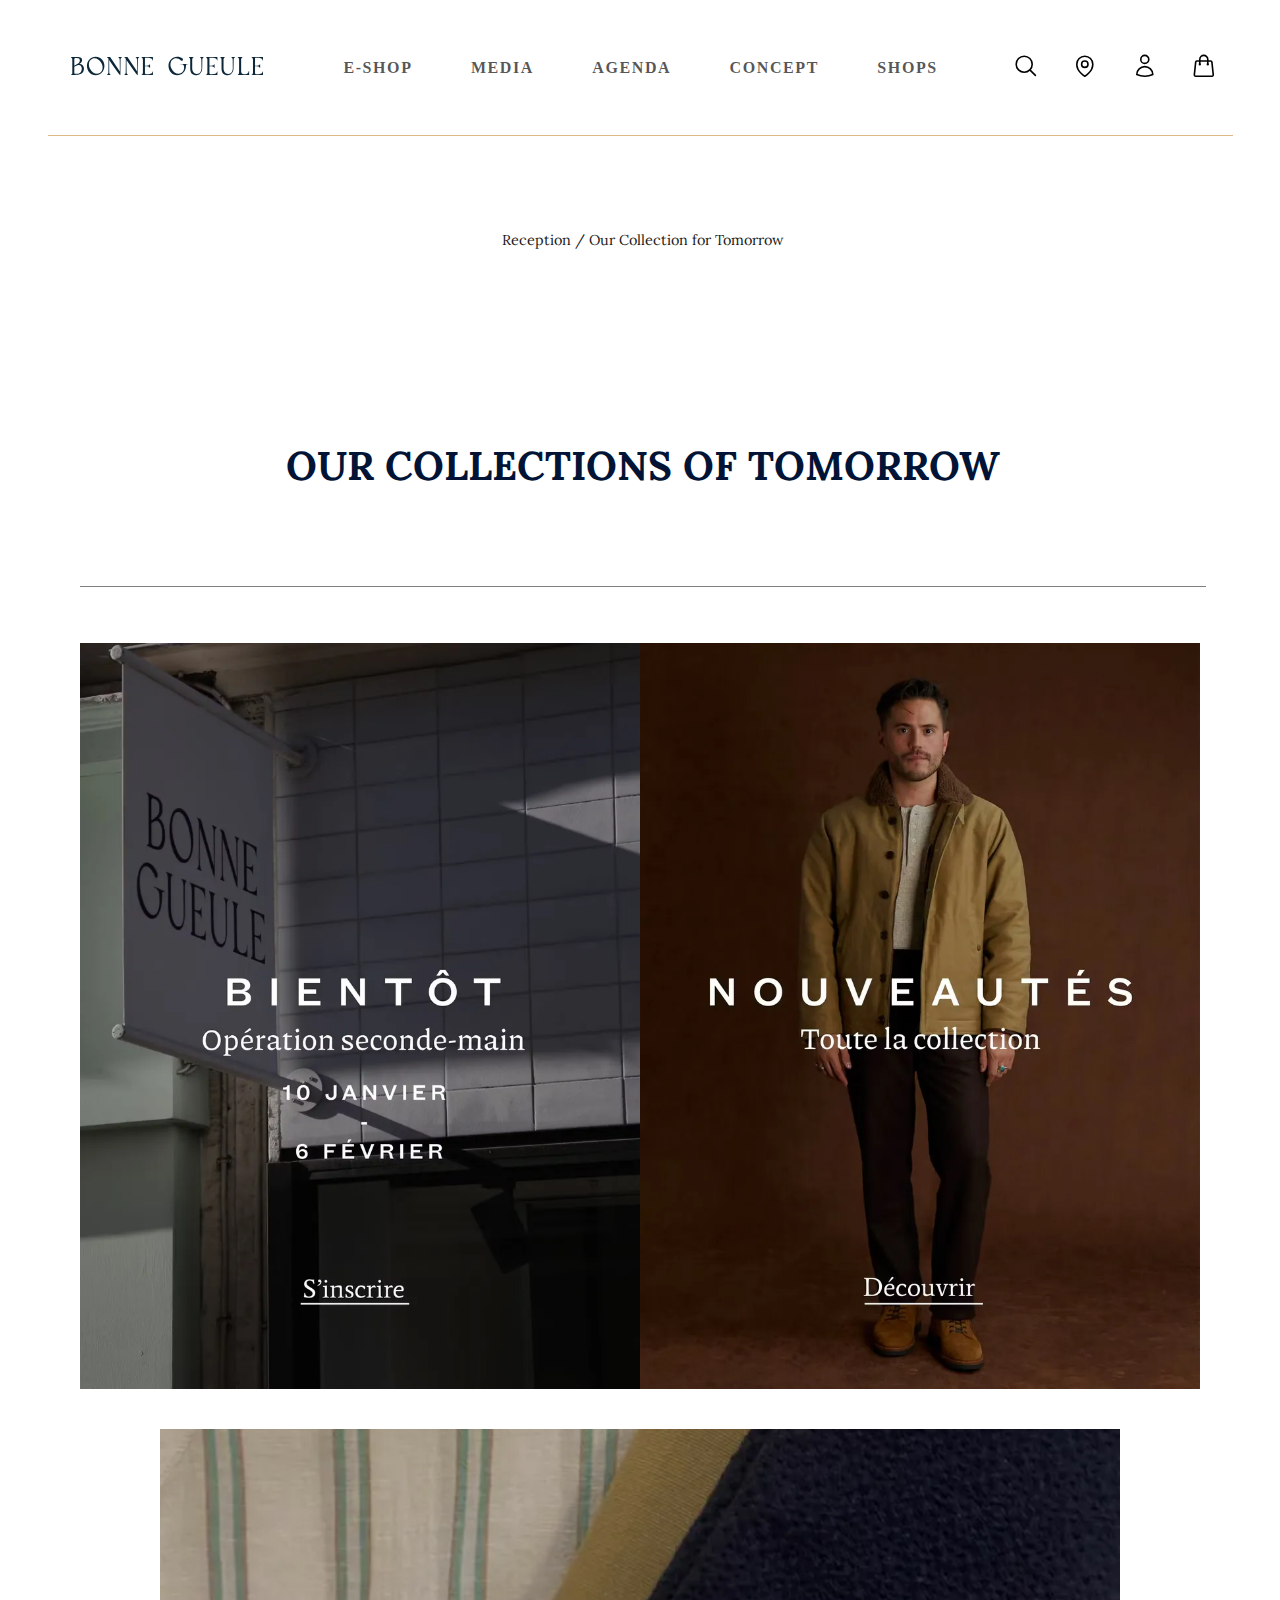
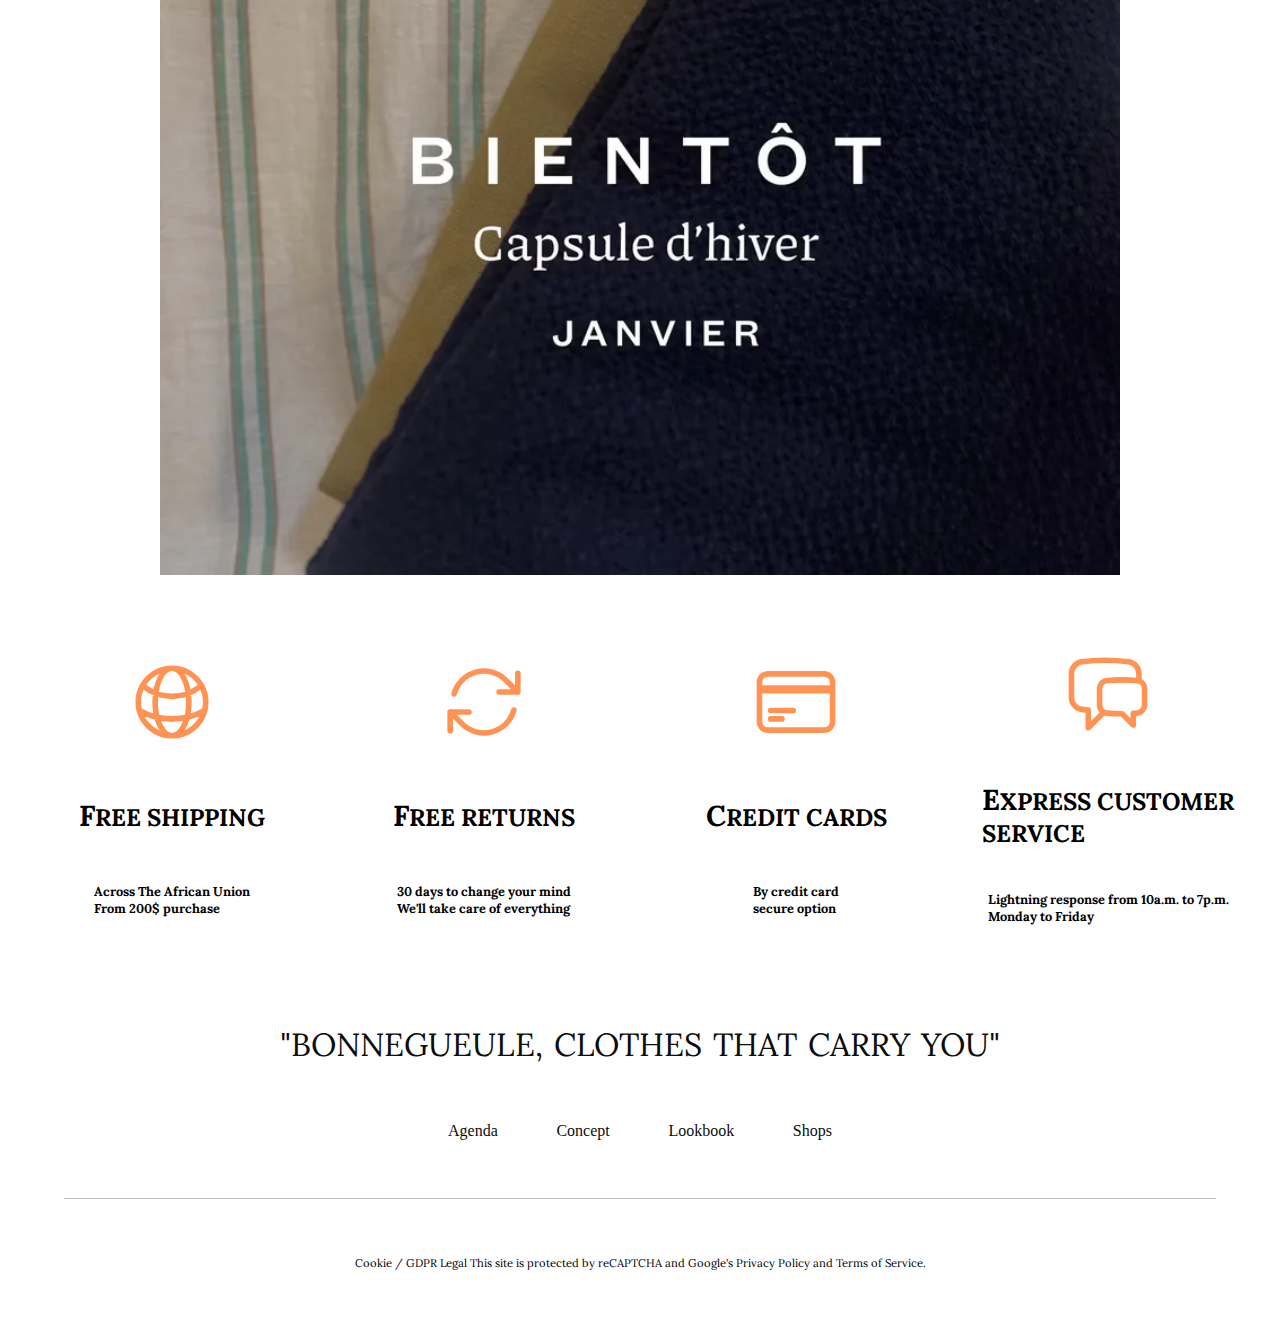
==== Agenda.html @ d8880b0d "this sis me testing" ====
<!DOCTYPE html>
<html lang="en">
<head>
    <meta charset="UTF-8">
    <meta name="viewport" content="width=device-width, initial-scale=1.0">
    <title>Bonne Gueule</title>
    <link rel="stylesheet" href="main.css" type="text/css" media="screen">
    <link rel="stylesheet" href="mobile.css" type="text/css" media="screen">
    <link rel="shortcut icon" href="secondary.svg" type="image/x-icon">
</head>
<body>
    <header>

        <button id="hamburger">
            <svg xmlns="http://www.w3.org/2000/svg" fill="none" viewBox="0 0 24 24" stroke-width="1.5" stroke="currentColor" class="w-6 h-6">
                <path stroke-linecap="round" stroke-linejoin="round" d="M3.75 6.75h16.5M3.75 12h16.5m-16.5 5.25h16.5" />
              </svg>
              
        </button>

        <div class="logo">
            <a href="./index.html">
                <img src="primary.svg" alt="" srcset="">
            </a>

        </div>
        <nav id='anchor'>
            <ul >
                <li id="linkEshop"> <a href="./Eshop.html"> E-SHOP </a></li>
                <li id="linkMedia"> <a href="./Media.html"> MEDIA </a></li>
                <li> <a href="./Agenda.html"> AGENDA </a></li>
                <li> <a href="./concept.html"> CONCEPT </a></li>
                <li> <a href="http://"> SHOPS </a></li>
            </ul>
        </nav>

        <ul class="svg">

            <li id="search">
                
                    <svg  xmlns="http://www.w3.org/2000/svg" fill="none" viewBox="0 0 24 24" stroke-width="1.5"      stroke="currentColor" class="w-6 h-6">
                         <path stroke-linecap="round" stroke-linejoin="round" d="M21 21l-5.197-5.197m0 0A7.5 7.5 0 105.196 5.196a7.5 7.5 0 0010.607 10.607z" />
                    </svg>
    
            </li>

            <li id="location">
                    <svg xmlns="http://www.w3.org/2000/svg" fill="none" viewBox="0 0 24 24" stroke-width="1.5" stroke="currentColor" class="w-6 h-6">
                        <path stroke-linecap="round" stroke-linejoin="round" d="M15 10.5a3 3 0 11-6 0 3 3 0 016 0z" />
                        <path stroke-linecap="round" stroke-linejoin="round" d="M19.5 10.5c0 7.142-7.5 11.25-7.5 11.25S4.5 17.642 4.5 10.5a7.5 7.5 0 1115 0z" />
                      </svg>

            </li>

            <li id="login">
               
                    <svg xmlns="http://www.w3.org/2000/svg" fill="none" viewBox="0 0 24 24" stroke-width="1.5" stroke="currentColor" class="w-6 h-6">
                        <path stroke-linecap="round" stroke-linejoin="round" d="M15.75 6a3.75 3.75 0 11-7.5 0 3.75 3.75 0 017.5 0zM4.501 20.118a7.5 7.5 0 0114.998 0A17.933 17.933 0 0112 21.75c-2.676 0-5.216-.584-7.499-1.632z" />
                      </svg>
                                    
               
            </li>

            <li id="cart">

                    <svg xmlns="http://www.w3.org/2000/svg" fill="none" viewBox="0 0 24 24" stroke-width="1.5" stroke="currentColor" class="w-6 h-6">
                        <path stroke-linecap="round" stroke-linejoin="round" d="M15.75 10.5V6a3.75 3.75 0 10-7.5 0v4.5m11.356-1.993l1.263 12c.07.665-.45 1.243-1.119 1.243H4.25a1.125 1.125 0 01-1.12-1.243l1.264-12A1.125 1.125 0 015.513 7.5h12.974c.576 0 1.059.435 1.119 1.007zM8.625 10.5a.375.375 0 11-.75 0 .375.375 0 01.75 0zm7.5 0a.375.375 0 11-.75 0 .375.375 0 01.75 0z" />
                      </svg>
                      
                    
            </li>


        </ul>

    </header>

    <main>

                                <!--This is the mobile view search bar-->

        <div id="mobile-search">
            <input type="search" placeholder="Search">

            <button>

                <svg  xmlns="http://www.w3.org/2000/svg" fill="none" viewBox="0 0 24 24" stroke-width="1.5"      stroke="currentColor" class="w-6 h-6">
                            <path stroke-linecap="round" stroke-linejoin="round" d="M21 21l-5.197-5.197m0 0A7.5 7.5 0 105.196 5.196a7.5 7.5 0 0010.607 10.607z" />
                </svg>
            </button>

        </div>

        <!--This is the sections for the hover pages for links-->

        <!-- this the first hover link and it's sub sections-->
        <section id="media">

        <ul>
        <li id="LinkNews">  <a href="http://" target="_blank" rel="noopener noreferrer"> NEWS </a></li>
        <li id="StyleTips"> <a href="http://" target="_blank" rel="noopener noreferrer"> Style Tips </a></li>
        <li id="allGuides">  <a href="http://" target="_blank" rel="noopener noreferrer">All our guides</a></li>
        <li id="trends">  <a href="http://" target="_blank" rel="noopener noreferrer">Inspiration & Trends</a></li>
        <li id="fashions">  <a href="http://" target="_blank" rel="noopener noreferrer">The world of fashion</a></li>
        <li id="videos">  <a href="http://" target="_blank" rel="noopener noreferrer">Videos (and more)</a></li>
        </ul>

        </section>

        <section id="LinkNewsSection">
        <div class="newsLayout">
        <div class="FirstLink">
        <a href="http://" target="_blank" rel="noopener noreferrer"> Our latest article</a>
        <a href="http://" target="_blank" rel="noopener noreferrer"> Our Newsletter</a>
        <a href="http://" target="_blank" rel="noopener noreferrer"> Our calender of outings</a>

        </div>

        <div class="space">

        </div>
        <div class="SecondLink">
        <a href="http://" target="_blank" rel="noopener noreferrer"> Our Instagram</a>
        <a href="http://" target="_blank" rel="noopener noreferrer"> Our Youtube channel </a>
        <a href="http://" target="_blank" rel="noopener noreferrer"> Our TikTok channel</a>

        </div>

        <div class="space">

        </div>

        <div class="NewsImage">

        </div>

        <div class="spaceEnd">


        </div>
        <div class="empty">

        </div>
        <div class="empty">

        </div>

        <div class="NewsImageTwo">

        </div>

        </div>

        </section>

        <section id="StyleTipsSection"> 
        <div class="StyleLayout">

        <div class="linkOne">
        <a href="http://" target="_blank" rel="noopener noreferrer"> High </a>
        <a href="http://" target="_blank" rel="noopener noreferrer"> Jackets and Coats </a>
        <a href="http://" target="_blank" rel="noopener noreferrer"> Jeans, Trousers and Shorts </a>

        </div>

        <div class="space"> </div>


        <div class="linkTwo">
        <a href="http://" target="_blank" rel="noopener noreferrer"> Accessories </a>
        <a href="http://" target="_blank" rel="noopener noreferrer"> Fits and morphology </a>
        <a href="http://" target="_blank" rel="noopener noreferrer"> Colour Matching </a>

        </div>

        <div class="space"> </div>



        <div class="styleImage">

        </div>

        <div class="spaceEndStyle">  
        <a href="http://" target="_blank" rel="noopener noreferrer"> LEXICON </a>
        <a href="http://" target="_blank" rel="noopener noreferrer"> VIDEOS </a>
        <a href="http://" target="_blank" rel="noopener noreferrer"> PODCAST</a>
        <a href="http://" target="_blank" rel="noopener noreferrer"> LOOKS GALLARY</a>

        </div>


        <div class="linkThree">
        <a href="http://" target="_blank" rel="noopener noreferrer"> Homewears & Underwear</a>
        <a href="http://" target="_blank" rel="noopener noreferrer"> Shoes </a>

        </div>

        <div class="linkFour">
        <a href="http://" target="_blank" rel="noopener noreferrer"> Wear patterns</a>

        </div>

        <div class="styleImageTwo">

        </div>


        </div>


        </section>

        <section id="allGuidesSection">
        <div class="GuideLayout">

        </div>

        </section>

        <section id="trendsSection"> 
        <div class="TrendsLayout">

        </div>
        </section>

        <section id="fashionSection">
        <div class="FashionLayout">

        </div>

        </section>

        <!-- this the Second hover link and it's sub sections-->
        <section id="eShop">
        <div class="EshopLayout">

        <div class="linkOneEshop">
        <a href="http://" target="_blank" rel="noopener noreferrer"> High </a>
        <a href="http://" target="_blank" rel="noopener noreferrer"> Jackets and Coats </a>
        <a href="http://" target="_blank" rel="noopener noreferrer"> Jeans, Trousers and Shorts </a>

        </div>

        <div class="spaceEshop"> </div>


        <div class="linkTwoEshop">
        <a href="http://" target="_blank" rel="noopener noreferrer"> Accessories </a>
        <a href="http://" target="_blank" rel="noopener noreferrer"> Fits and morphology </a>
        <a href="http://" target="_blank" rel="noopener noreferrer"> Colour Matching </a>

        </div>

        <div class="spaceEshop"> </div>



        <div class="styleImageEshop">

        </div>

        <div class="spaceEndStyleEshop">  
        <a href="http://" target="_blank" rel="noopener noreferrer"> LEXICON </a>
        <a href="http://" target="_blank" rel="noopener noreferrer"> VIDEOS </a>
        <a href="http://" target="_blank" rel="noopener noreferrer"> PODCAST</a>
        <a href="http://" target="_blank" rel="noopener noreferrer"> LOOKS GALLARY</a>

        </div>


        <div class="linkThreeEshop">
        <a href="http://" target="_blank" rel="noopener noreferrer"> Homewears & Underwear</a>
        <a href="http://" target="_blank" rel="noopener noreferrer"> Shoes </a>

        </div>

        <div class="linkFourEshop">
        <a href="http://" target="_blank" rel="noopener noreferrer"> Wear patterns</a>

        </div>

        <div class="styleImageTwoEshop">

        </div>


        </div>

        </section>


        <!--This is the sections for the hover pages for links-->
        <div id="searchSection">
        <div class="searchContent">

        <button id="closeSearch">
        <svg xmlns="http://www.w3.org/2000/svg" fill="none" viewBox="0 0 24 24" stroke-width="1.5" stroke="currentColor" class="w-6 h-6">
        <path stroke-linecap="round" stroke-linejoin="round" d="M6 18L18 6M6 6l12 12" />
        </svg>

        </button>

        <input type="search" placeholder="Search">

        <button>

        <svg  xmlns="http://www.w3.org/2000/svg" fill="none" viewBox="0 0 24 24" stroke-width="1.5"      stroke="currentColor" class="w-6 h-6">
        <path stroke-linecap="round" stroke-linejoin="round" d="M21 21l-5.197-5.197m0 0A7.5 7.5 0 105.196 5.196a7.5 7.5 0 0010.607 10.607z" />
        </svg>
        </button>

        </div>

        </div>

        <div id="loginSection">

        <div class="form">
        <button id="closeLogin">
        <svg xmlns="http://www.w3.org/2000/svg" fill="none" viewBox="0 0 24 24" stroke-width="1.5" stroke="currentColor" class="w-6 h-6">
        <path stroke-linecap="round" stroke-linejoin="round" d="M6 18L18 6M6 6l12 12" />
        </svg>

        </button>

        <h2>Sign In</h2>

        <input type="email" placeholder="Email" required> <br>
        <input type="password" placeholder="Password*" required > <br>

        <button id="connect">
        CONNECTION
        </button> <br>

        <a href="#">Forgot Password?</a>
        <div id="option">
        <hr>
        <p>OR</p>
        <hr> 
        </div>

        <div class="socialLogin">
        <a href="">Facebook</a>
        <a href=""> Google </a>

        </div>

        <p id="checkIn">Don't have an account? 
        <a href="http://"> check in</a>
        </p>

        </div>
        </div>

        <div id="cartSection"> 
        <div class="cartHeader">
        <h2> My Cart </h2>
        <button id="closeCart">
        <svg xmlns="http://www.w3.org/2000/svg" fill="none" viewBox="0 0 24 24" stroke-width="1.5" stroke="currentColor" class="w-6 h-6">
        <path stroke-linecap="round" stroke-linejoin="round" d="M6 18L18 6M6 6l12 12" />
        </svg>

        </button>
        </div>

        </div>


        <!--This is the elemnt tags for the Agenda page-->

        <section class="Agenda-section-one">

            <div class="link-text">
                <a href="./index.html" target="_self" rel="noopener noreferrer"> Reception</a> 
                <span class="reset">/ Our Collection for Tomorrow</span>
            </div>

            <h1>OUR COLLECTIONS OF TOMORROW</h1>

        </section>

        <section class="Agenda-section-two">
            <div class="agenda-sub-section-one">

            </div>

            <div class="agenda-sub-section-two">

            </div>

            <div class="agenda-sub-section-three">


            </div>

        </section>              
            
        <!-- This section was inherited from the index main page-->

        <section class="sectionThree">

            <a href="http://" target="_blank" rel="noopener noreferrer">
            <svg xmlns="http://www.w3.org/2000/svg" fill="none" viewBox="0 0 24 24" stroke-width="1.5"      stroke="currentColor" class="w-6 h-6">
            <path stroke-linecap="round" stroke-linejoin="round" d="M12 21a9.004 9.004 0 008.716-6.747M12 21a9.004 9.004 0 01-8.716-6.747M12 21c2.485 0 4.5-4.03 4.5-9S14.485 3 12 3m0 18c-2.485 0-4.5-4.03-4.5-9S9.515 3 12 3m0 0a8.997 8.997 0 017.843 4.582M12 3a8.997 8.997 0 00-7.843 4.582m15.686 0A11.953 11.953 0 0112 10.5c-2.998 0-5.74-1.1-7.843-2.918m15.686 0A8.959 8.959 0 0121 12c0 .778-.099 1.533-.284 2.253m0 0A17.919 17.919 0 0112 16.5c-3.162 0-6.133-.815-8.716-2.247m0 0A9.015 9.015 0 013 12c0-1.605.42-3.113 1.157-4.418" />
            </svg>

            <h2>
            FREE SHIPPING
            </h2>

            <p>
            Across The African Union <br>
            From 200$  purchase
            </p>


            </a>

            <a href="http://" target="_blank" rel="noopener noreferrer">
            <svg xmlns="http://www.w3.org/2000/svg" fill="none" viewBox="0 0 24 24" stroke-width="1.5" stroke="currentColor" class="w-6 h-6">
            <path stroke-linecap="round" stroke-linejoin="round" d="M16.023 9.348h4.992v-.001M2.985 19.644v-4.992m0 0h4.992m-4.993 0l3.181 3.183a8.25 8.25 0 0013.803-3.7M4.031 9.865a8.25 8.25 0 0113.803-3.7l3.181 3.182m0-4.991v4.99" />
            </svg>

            <h2>
            FREE RETURNS
            </h2>

            <p>
            30 days to change your mind <br>
            We'll take care of everything
            </p>


            </a>

            <a href="http://" target="_blank" rel="noopener noreferrer">
            <svg xmlns="http://www.w3.org/2000/svg" fill="none" viewBox="0 0 24 24" stroke-width="1.5" stroke="currentColor" class="w-6 h-6">
            <path stroke-linecap="round" stroke-linejoin="round" d="M2.25 8.25h19.5M2.25 9h19.5m-16.5 5.25h6m-6 2.25h3m-3.75 3h15a2.25 2.25 0 002.25-2.25V6.75A2.25 2.25 0 0019.5 4.5h-15a2.25 2.25 0 00-2.25 2.25v10.5A2.25 2.25 0 004.5 19.5z" />
            </svg>

            <h2>
            CREDIT CARDS
            </h2>

            <p>
            By credit card <br>
            secure option
            </p>


            </a>

            <a href="http://" target="_blank" rel="noopener noreferrer">

            <svg xmlns="http://www.w3.org/2000/svg" fill="none" viewBox="0 0 24 24" stroke-width="1.5" stroke="currentColor" class="w-6 h-6">
            <path stroke-linecap="round" stroke-linejoin="round" d="M20.25 8.511c.884.284 1.5 1.128 1.5 2.097v4.286c0 1.136-.847 2.1-1.98 2.193-.34.027-.68.052-1.02.072v3.091l-3-3c-1.354 0-2.694-.055-4.02-.163a2.115 2.115 0 01-.825-.242m9.345-8.334a2.126 2.126 0 00-.476-.095 48.64 48.64 0 00-8.048 0c-1.131.094-1.976 1.057-1.976 2.192v4.286c0 .837.46 1.58 1.155 1.951m9.345-8.334V6.637c0-1.621-1.152-3.026-2.76-3.235A48.455 48.455 0 0011.25 3c-2.115 0-4.198.137-6.24.402-1.608.209-2.76 1.614-2.76 3.235v6.226c0 1.621 1.152 3.026 2.76 3.235.577.075 1.157.14 1.74.194V21l4.155-4.155" />
            </svg>

            <h2>
            EXPRESS CUSTOMER <br> <span> SERVICE </span> 
            </h2>

            <p>
            Lightning response from 10a.m. to 7p.m.  <br>
            <span >Monday to Friday </span> 
            </p>


            </a>

        </section>

        <section class="sectionFive">

            <h1>
            "BonneGueule, clothes that carry you"
            </h1>

            <div class="footerLinks">
                <a href="./Agenda.html" target="_self" rel="noopener noreferrer"> Agenda</a>
                <a href="./concept.html" target="_self" rel="noopener noreferrer">Concept </a>
            <a href="#" target="_blank" rel="noopener noreferrer">Lookbook</a>
            <a href="#" target="_blank" rel="noopener noreferrer">Shops</a>
            </div>
            <div class="line"></div>

            <p>Cookie / GDPR
            Legal
            This site is protected by reCAPTCHA and Google's Privacy Policy and Terms of Service.</p>
        </section>

    </main>

    <script src="agenda.js">
        
    </script>
    
</body>
</html>
---- main.css ----
@import url('https://fonts.googleapis.com/css2?family=Bodoni+Moda:ital,opsz,wght@0,6..96,400;0,6..96,500;0,6..96,600;0,6..96,700;1,6..96,400;1,6..96,500;1,6..96,600&family=Nanum+Myeongjo:wght@400;800&display=swap');
 @import url('https://fonts.googleapis.com/css2?family=Lora:ital,wght@0,400;0,500;1,500&display=swap');
 @import url('https://fonts.googleapis.com/css2?family=Roboto:wght@100;300;400&display=swap');
 @import url('https://fonts.googleapis.com/css2?family=Salsa&display=swap');




*{
    padding: 0px;
    margin: 0px;

}

header{
    position: sticky;
    top: 0px;
    display: flex;
    justify-content: space-around;
    align-items: center;
    width: 92.6%;
    height: 15vh;
    background-color:#fff;
    margin-left: 3rem;
    border-bottom: 1px solid burlywood;
}

body{
    width: 100%;
    height:99.9vh;
}

#hamburger{
    display:none;
}

#mobile-search{
    display: none;
}


.logo{
    width: 20%;
    display: flex;
    justify-content: center;
}

.logo img{
    width: 15vw;
    height: 10vh;

}


nav{
    width: 60%;

}

ul{
    display: flex;
    justify-content: space-evenly;
    align-items: center;
}
li{
    list-style-type: none;
}

li a{
    text-decoration: none;
    color: rgba(0, 0, 0, 0.678);
    font-family: Agency FB;
    font-weight: bolder;
    letter-spacing: 0.1rem;
}

li a:hover{
     color:  rgb(247, 185, 105);
    transition:all 0.5s ease 0s;
}

svg { 
    width: 2vw; 

}

.svg{
    width: 20%;
    display: flex;
    justify-content: space-around;
    align-items: center;
}

.svg li:hover{
    cursor:pointer ;
    color:rgb(247, 185, 105);
    transition:all 0.5s ease 0s;
}



/*This is the styling of first section */

.sectionOne{
    width: 100%;
    height: 100vh;
    background-color: #fff;
    display: grid;
    grid-template-columns: 1fr 1fr;
    grid-template-rows: 1fr;
    gap: 3rem;
}

.sectionOne a{
    grid-column: span 1;
    grid-row: span 1;
    margin-top: 1rem;
    
      
}

.sectionOne a:hover{
    box-shadow: 0px 0px 3px 3px rgba(0, 0, 0, 0.685);
    transition: all 0.5s ease-in-out 0s;
}

.spaceOne{
    margin-left: 4rem;
    margin-bottom: 1rem;
}

.spaceTwo{
    margin-right: 4rem;
    margin-bottom: 1rem;
}

.contentOne{
    background-image: url("E-SHOP.jpg");
    background-repeat: no-repeat;
    background-size: cover;
    background-position: center;
}

.contentTwo{
    background-image: url("MEDIA.jpg");
    background-repeat: no-repeat;
    background-size: cover;
    background-position: center;
}

/*This is the styling of Second section */

.sectionTwo{
    width: 100%;
    margin-top: 3rem;
    height: 100vh;
    display: flex;
    justify-content: center;
    align-items: center;

}

.container{
    width: 92%;
    height: 90vh;
    display: flex;
    justify-content: center;
    align-items: center;
}

.sectionOneContent{
    height: 90vh;
    width: 55vw;
    background-image: url("boutiques.jpg");
    background-repeat: no-repeat;
    background-position: center;
    background-size:cover ;

}

.sectionTwoContent{
    height: 89.9vh;
    width: 35vw;
    background-color: rgba(128, 128, 128, 0.267);
    border-left: 1px solid white;
}

.sectionTwoContent h1{
    color: rgb(12, 12, 66);
    font-family: Bodoni Moda;
    font-size: 2.5rem;
    padding-top: 8rem;
    padding-left: 4rem;
    letter-spacing: 2px;
}

.sectionTwoContent p{
    padding-top: 2rem;
    padding-left: 4rem;
    font-size: 1.1rem;
    color: rgb(3, 3, 27);
    font-family: calibri;
    line-height: 1.8rem;

}

button{
    height: 8vh;
    width: 15vw;
    background-color: rgb(0, 77, 128);
    border-radius: 50px;
    color: white;
    font-family: Bodoni Moda;
    letter-spacing: 2px;
    padding: 0.2rem;
    border: 0px;
    margin-top: 1rem;
    margin-left: 4rem;
    font-weight: 900;
}

.appointmentButton{
    margin-top: 1rem;
    width: 20vw;
    font-weight: 900;
}

button:hover{
    background-color: rgb(1, 21, 34);
    transition: all 0.5s ease 0s;
    cursor: pointer;
}



/*This is the styling of Third section */
.sectionThree{
    height: 40vh;
    width:100%;
    display: flex;
    justify-content: space-evenly;
    align-items: center;

}


.sectionThree a{
    height: 40vh;
    width: 22vw;
    display: flex;
    flex-direction: column;
    justify-content: space-evenly;
    align-items: center;
    text-decoration: none;
    color: black;

}


.sectionThree a svg{
    color: rgba(255, 94, 0, 0.671) ;
    height: 10vh;
    width:10vw ;

}

.sectionThree a h2{
    font-family:Lora;
    font-size: 1.5rem;
}

.sectionThree a h2::first-letter{
    font-size: 1.8rem

}

.sectionThree a p{
    font-family:Lora;
    font-size: 0.8rem;
    font-weight: 900;
}

/*This is the styling of Fourth section */

.sectionFour{
    width: 100%;
    margin-top: 3rem;
    height: 100vh;
    display: flex;
    justify-content: center;
    align-items: center;
}

.sectionFour .container{
    width: 92%;
    height: 90vh;
    display: flex;
    justify-content: center;
    align-items: center;



}
.sectionFourLeft{
    width: 50%;
    height: 90vh;
    background-image: url("newsletter.jpg");
    background-position: center;
    background-repeat: no-repeat;
    background-size: cover;
}

.sectionFourRight{
    width: 50%;
    height: 90vh;
    background-color: rgb(0, 77, 128);
    display: flex;
    flex-direction: column;
    justify-content: center;
    align-items: center;
}

.writeUp, .emailSubmit{
    display: flex;
    flex-direction: column;
    justify-content: center;
    align-items: center;
    margin: 1rem;
    
}

.writeUp svg{
    height: 15vh;
    width: 8vw;

}

:where(.writeUp) :is(h2, h4){
    color: whitesmoke;
    font-family: Arial;
    font-weight: lighter;
    margin: 1rem;
}

.radio{
    color: whitesmoke;
    font-family: Arial;
    font-weight: lighter;

}

input[type="email"]{
    width: 35vw;
    height: 5vh;
    border: 1px solid rgb(243, 242, 242);
    background-color: transparent;
    padding: 0.5rem;
    border-radius: 8px;
    color: whitesmoke;
    font-family: Lora;
    letter-spacing: 1px;
    font-weight: light;
   
}

input[type="email"]:focus{
    background-color: whitesmoke;
    border: 1px solid black;
    color: black;
    outline:0px;
   
}

input[type="email"]::placeholder{
    color: whitesmoke;
    font-family: Lora;   
}

input[type="email"]:focus::placeholder{
    color: black;
    font-family: Lora;   
}

.emailSubmit button{
    width: 25vw;
    background-color: white;
    color: rgb(0, 77, 128);
    font-family: Lora;
    font-size: 1rem;
    margin-left: 0px;
    margin-top: 4rem;


}

.emailSubmit button:hover{
    border: 1px solid white;
    background-color: transparent;
    color: white;
    font-weight: lighter;
    transition: all 0.4 ease-in-out 0s ;

}


/*This is the styling of Fifth section */

.sectionFive{
    height: 40vh;
    width:100%;
    display: flex;
    justify-content: space-evenly;
    align-items: center;
    flex-direction: column;
}

.sectionFive h1{
    color: rgb(12, 12, 12);
    font-family: Lora;
    text-transform: uppercase;
    word-spacing: 0.2rem;
    font-weight: lighter;
}

.footerLinks{
    width: 30%;
    display: flex;
    justify-content: space-between;
    align-items: center;
}

.footerLinks a{
    text-decoration: none;
    color: rgb(12, 12, 12);
    font-family:Calibri;
}

.footerLinks a:hover{
    color:  rgb(247, 185, 105);
    transition: all 0.2s ease 0s;
}

.line{
    width: 90%;
    border: 0px;
    border-bottom: 1px solid rgba(128, 128, 128, 0.507);
}

.sectionFive p{
    font-size: 0.7rem;
    font-family:Lora;
}


/* This is the css styling for the various section of the Media main page */

.Media-section-one{
    display: grid;
    grid-template-columns: 1fr 1fr;
    grid-template-rows:1fr;
    width: 100%;
    height: 80vh;
    margin-bottom: 2rem;
}


.media-section-one-left, 
.media-section-one-right{
    grid-column: span 1;
    grid-row: span 1;
    background-color: #fff;
    margin: 2.5rem;
    display: grid;
    grid-template-columns: 1fr;
    grid-template-rows: 54vh 8vh 8vh 5vh ;
}

.media-section-one-left-image{
    grid-column: span 1;
    grid-row: span 1;
    background-image: url('media-section-one-left.webp');
    background-size: cover;
    background-position:top ;
    background-repeat: no-repeat;
    cursor: pointer;

}


.media-section-one-button, 
.media-section-two-button,
.media-section-three-button,
.media-section-four-button,
.media-section-five-button,
.media-section-six-button,
.media-section-seven-button,
.media-section-eight-button,
.media-section-nine-button{
    grid-column: span 1;
    grid-row: span 1;
}

.media-section-one-button button, 
.media-section-two-button button,
.media-section-three-button button,
.media-section-four-button button,
.media-section-five-button button,
.media-section-six-button button,
.media-section-seven-button button,
.media-section-eight-button button,
.media-section-nine-button button{
    width: 9vw;
    height: 5vh;
    margin: 0.8rem 0.2rem;
    background-color: transparent;
    border: 1px solid burlywood;
    color: rgb(92, 34, 7);
    font-family: calibri;
    text-align: center;
}

.media-section-one-button button:hover{ 
    background-color:rgb(184, 74, 11);
    border: 0px;
    color: whitesmoke;
}

.media-section-one-text, 
.media-section-two-text,
.media-section-three-text,
.media-section-four-text,
.media-section-five-text,
.media-section-six-text,
.media-section-seven-text,
.media-section-eight-text,
.media-section-nine-text{
    grid-column: span 1;
    grid-row: span 1;
    display: flex;
    justify-content: flex-start;
    align-items: center;

}

.media-section-one-text a,
.media-section-two-text a,
.media-section-three-text a,
.media-section-four-text a,
.media-section-five-text a,
.media-section-six-text a,
.media-section-seven-text a,
.media-section-eight-text a,
.media-section-nine-text a{
    color: rgb(2, 2, 37);
    font-size: 1.5rem;
    text-decoration: none;
    font-family: Lora;
    padding-left: 0.5rem;
}


.scales{
    grid-column: span 1;
    grid-row: span 1;
    display: flex;
    justify-content: flex-start;
    align-items: center;
    color: grey;
}

.scales svg{
    padding-left: 0.4rem;
    width: 1.5vw;
}

.media-section-one-right-image{
    grid-column: span 1;
    grid-row: span 1;
    background-image: url('media-section-one-right.webp');
    background-size: cover;
    background-position:top ;
    background-repeat: no-repeat;
    cursor: pointer;

}
                          /* This is the styling for the media section two*/

.Media-section-two{
    display: grid;
    grid-template-columns: 1fr 1fr 1fr;
    grid-template-rows:1fr;
    width: 100%;
    height: 60vh;
    margin-bottom: 2rem;

}

.media-section-two-left,
.media-section-two-middle, 
.media-section-two-right{
    grid-column: span 1;
    grid-row: span 1;
    background-color: #fff;
    margin: 1.5rem;
    display: grid;
    grid-template-columns: 1fr;
    grid-template-rows: 34vh 8vh 8vh 5vh ;
}

.media-section-two-left-image{
    grid-column: span 1;
    grid-row: span 1;
    background-image: url('media-section-two-left.webp');
    background-size: cover;
    background-position:top ;
    background-repeat: no-repeat;
    cursor: pointer;

}

.media-section-two-middle-image{
    grid-column: span 1;
    grid-row: span 1;
    background-image: url('media-section-two-middle.webp');
    background-size: cover;
    background-position:top ;
    background-repeat: no-repeat;
    cursor: pointer;

}

.media-section-two-right-image{
    grid-column: span 1;
    grid-row: span 1;
    background-image: url('media-section-two-right.webp');
    background-size: cover;
    background-position:top ;
    background-repeat: no-repeat;
    cursor: pointer;

}

.media-section-two-button button:hover{ 
    background-color:rgb(184, 74, 11);
    border: 0px;
    color: whitesmoke;
}




                    /* This is the styling for the media section Three*/

.Media-section-three{
    display: grid;
    grid-template-columns: 1fr 1fr 1fr;
    grid-template-rows:1fr;
    width: 100%;
    height: 60vh;
    margin-bottom: 2rem;

}

.media-section-three-left,
.media-section-three-middle, 
.media-section-three-right{
    grid-column: span 1;
    grid-row: span 1;
    background-color: #fff;
    margin: 1.5rem;
    display: grid;
    grid-template-columns: 1fr;
    grid-template-rows: 34vh 8vh 8vh 5vh ;
}

.media-section-three-left-image{
    grid-column: span 1;
    grid-row: span 1;
    background-image: url('media-section-three-left.webp');
    background-size: cover;
    background-position:top ;
    background-repeat: no-repeat;
    cursor: pointer;

}

.media-section-three-middle-image{
    grid-column: span 1;
    grid-row: span 1;
    background-image: url('media-section-three-middle.webp');
    background-size: cover;
    background-position:top ;
    background-repeat: no-repeat;
    cursor: pointer;

}

.media-section-three-right-image{
    grid-column: span 1;
    grid-row: span 1;
    background-image: url('media-section-three-right.webp');
    background-size: cover;
    background-position:top ;
    background-repeat: no-repeat;
    cursor: pointer;

}

.media-section-three-button button:hover{ 
    background-color:rgb(184, 74, 11);
    border: 0px;
    color: whitesmoke;
}


    /* This is the styling for the media section Four*/

.Media-section-four{
    display: grid;
    grid-template-columns: 1fr 1fr 1fr;
    grid-template-rows:1fr;
    width: 100%;
    height: 60vh;
    margin-bottom: 2rem;

}
    
.media-section-four-left,
.media-section-four-middle, 
.media-section-four-right{
    grid-column: span 1;
    grid-row: span 1;
    background-color: #fff;
    margin: 1.5rem;
    display: grid;
    grid-template-columns: 1fr;
    grid-template-rows: 34vh 8vh 8vh 5vh ;
}

.media-section-four-left-image{
    grid-column: span 1;
    grid-row: span 1;
    background-image: url('media-section-four-left.webp');
    background-size: cover;
    background-position:top ;
    background-repeat: no-repeat;
    cursor: pointer;

}

.media-section-four-middle-image{
    grid-column: span 1;
    grid-row: span 1;
    background-image: url('media-section-four-middle.webp');
    background-size: cover;
    background-position:top ;
    background-repeat: no-repeat;
    cursor: pointer;

}

.media-section-four-right-image{
    grid-column: span 1;
    grid-row: span 1;
    background-image: url('media-section-four-right.webp');
    background-size: cover;
    background-position:top ;
    background-repeat: no-repeat;
    cursor: pointer;

}

.media-section-four-button button:hover{ 
    background-color:rgb(184, 74, 11);
    border: 0px;
    color: whitesmoke;
}         


        /* This is the styling for the section five media */

.Media-section-five{
    display: grid;
    grid-template-columns: 1fr 1fr 1fr;
    grid-template-rows:1fr;
    width: 100%;
    height: 60vh;
    margin-bottom: 2rem;

}
    
.media-section-five-left,
.media-section-five-middle, 
.media-section-five-right{
    grid-column: span 1;
    grid-row: span 1;
    background-color: #fff;
    margin: 1.5rem;
    display: grid;
    grid-template-columns: 1fr;
    grid-template-rows: 34vh 8vh 8vh 5vh ;
}

.media-section-five-left-image{
    grid-column: span 1;
    grid-row: span 1;
    background-image: url('media-section-five-left.webp');
    background-size: cover;
    background-position:top ;
    background-repeat: no-repeat;
    cursor: pointer;

}

.media-section-five-middle-image{
    grid-column: span 1;
    grid-row: span 1;
    background-image: url('media-section-five-middle.webp');
    background-size: cover;
    background-position:top ;
    background-repeat: no-repeat;
    cursor: pointer;

}

.media-section-five-right-image{
    grid-column: span 1;
    grid-row: span 1;
    background-image: url('media-section-five-right.webp');
    background-size: cover;
    background-position:top ;
    background-repeat: no-repeat;
    cursor: pointer;

}

.media-section-five-button button:hover{ 
    background-color:rgb(184, 74, 11);
    border: 0px;
    color: whitesmoke;
}         



/* This is the styling for the section six media */

.Media-section-six{
    display: grid;
    grid-template-columns: 1fr 1fr 1fr;
    grid-template-rows:1fr;
    width: 100%;
    height: 60vh;
    margin-bottom: 2rem;

}
    
.media-section-six-left,
.media-section-six-middle, 
.media-section-six-right{
    grid-column: span 1;
    grid-row: span 1;
    background-color: #fff;
    margin: 1.5rem;
    display: grid;
    grid-template-columns: 1fr;
    grid-template-rows: 34vh 8vh 8vh 5vh ;
}

.media-section-six-left-image{
    grid-column: span 1;
    grid-row: span 1;
    background-image: url('media-section-six-left.webp');
    background-size: cover;
    background-position:top ;
    background-repeat: no-repeat;
    cursor: pointer;

}

.media-section-six-middle-image{
    grid-column: span 1;
    grid-row: span 1;
    background-image: url('media-section-six-middle.webp');
    background-size: cover;
    background-position:top ;
    background-repeat: no-repeat;
    cursor: pointer;

}

.media-section-six-right-image{
    grid-column: span 1;
    grid-row: span 1;
    background-image: url('media-section-six-right.webp');
    background-size: cover;
    background-position:top ;
    background-repeat: no-repeat;
    cursor: pointer;

}

.media-section-six-button button:hover{ 
    background-color:rgb(184, 74, 11);
    border: 0px;
    color: whitesmoke;
}

/* This is the styling for the section seven media */

.Media-section-seven{
    display: grid;
    grid-template-columns: 1fr 1fr 1fr;
    grid-template-rows:1fr;
    width: 100%;
    height: 60vh;
    margin-bottom: 2rem;

}
    
.media-section-seven-left,
.media-section-seven-middle, 
.media-section-seven-right{
    grid-column: span 1;
    grid-row: span 1;
    background-color: #fff;
    margin: 1.5rem;
    display: grid;
    grid-template-columns: 1fr;
    grid-template-rows: 34vh 8vh 8vh 5vh ;
}

.media-section-seven-left-image{
    grid-column: span 1;
    grid-row: span 1;
    background-image: url('media-section-seven-left.webp');
    background-size: cover;
    background-position:top ;
    background-repeat: no-repeat;
    cursor: pointer;

}

.media-section-seven-middle-image{
    grid-column: span 1;
    grid-row: span 1;
    background-image: url('media-section-seven-middle.webp');
    background-size: cover;
    background-position:top ;
    background-repeat: no-repeat;
    cursor: pointer;

}

.media-section-seven-right-image{
    grid-column: span 1;
    grid-row: span 1;
    background-image: url('media-section-seven-right.webp');
    background-size: cover;
    background-position:top ;
    background-repeat: no-repeat;
    cursor: pointer;

}

.media-section-seven-button button:hover{ 
    background-color:rgb(184, 74, 11);
    border: 0px;
    color: whitesmoke;
}       


/* This is the styling for the section eight media */

.Media-section-eight{
    display: grid;
    grid-template-columns: 1fr 1fr 1fr;
    grid-template-rows:1fr;
    width: 100%;
    height: 60vh;
    margin-bottom: 2rem;

}
    
.media-section-eight-left,
.media-section-eight-middle, 
.media-section-eight-right{
    grid-column: span 1;
    grid-row: span 1;
    background-color: #fff;
    margin: 1.5rem;
    display: grid;
    grid-template-columns: 1fr;
    grid-template-rows: 34vh 8vh 8vh 5vh ;
}

.media-section-eight-left-image{
    grid-column: span 1;
    grid-row: span 1;
    background-image: url('media-section-eight-left.webp');
    background-size: cover;
    background-position:top ;
    background-repeat: no-repeat;
    cursor: pointer;

}

.media-section-eight-middle-image{
    grid-column: span 1;
    grid-row: span 1;
    background-image: url('media-section-eight-middle.webp');
    background-size: cover;
    background-position:top ;
    background-repeat: no-repeat;
    cursor: pointer;

}

.media-section-eight-right-image{
    grid-column: span 1;
    grid-row: span 1;
    background-image: url('media-section-eight-right.webp');
    background-size: cover;
    background-position:top ;
    background-repeat: no-repeat;
    cursor: pointer;

}

.media-section-eight-button button:hover{ 
    background-color:rgb(184, 74, 11);
    border: 0px;
    color: whitesmoke;
}


/* This is the styling for the section nine media */

.Media-section-nine{
    display: grid;
    grid-template-columns: 1fr 1fr 1fr;
    grid-template-rows:1fr;
    width: 100%;
    height: 60vh;
    margin-bottom: 2rem;

}
    
.media-section-nine-left,
.media-section-nine-middle, 
.media-section-nine-right{
    grid-column: span 1;
    grid-row: span 1;
    background-color: #fff;
    margin: 1.5rem;
    display: grid;
    grid-template-columns: 1fr;
    grid-template-rows: 34vh 8vh 8vh 5vh ;
}

.media-section-nine-left-image{
    grid-column: span 1;
    grid-row: span 1;
    background-image: url('media-section-nine-left.webp');
    background-size: cover;
    background-position:top ;
    background-repeat: no-repeat;
    cursor: pointer;

}

.media-section-nine-middle-image{
    grid-column: span 1;
    grid-row: span 1;
    background-image: url('media-section-nine-middle.webp');
    background-size: cover;
    background-position:top ;
    background-repeat: no-repeat;
    cursor: pointer;

}

.media-section-nine-right-image{
    grid-column: span 1;
    grid-row: span 1;
    background-image: url('media-section-nine-right.webp');
    background-size: cover;
    background-position:top ;
    background-repeat: no-repeat;
    cursor: pointer;

}

.media-section-nine-button button:hover{ 
    background-color:rgb(184, 74, 11);
    border: 0px;
    color: whitesmoke;
}


                            /*This is the styling of HOVER section for the various links */


/* This is  the styling for the Media MouseOver */
#media{
    display: none;
    height: 10.2vh;
    justify-content: center;
    align-items: center;
    position:absolute;
    top: 15vh;
    left: 0vw;
    width: 100%;
    background-color:rgb(247, 185, 105);
}


#media ul{
    width: 100%;
    height: 5vh;
    display: flex;
    justify-content: space-evenly;
    align-items: center;

}


#media ul li a{
    color: whitesmoke;
    text-decoration: none;
    font-family: Agency FB;
    font-weight: light;
    font-size: 1.2rem;
}

#media li a:hover{
    transition: all 1   s ease 0s;
    color: rgba(245, 245, 245, 0.692);
}

/* This is  the styling for the Media sub section News MouseOver */

#LinkNewsSection{
    display: none;
    justify-content: center;
    align-items: center;
    position:absolute;
    top: 25.2vh;
    left: 0vw;
    width: 100%;
    height: 74.8vh;
    background-color:white;
}

.newsLayout{
    margin-top: 3vh;
    width: 100%;
    height: 50.8vh;
    row-gap: 1rem;
    display: grid;
    grid-template-columns: 17vw 5vw 17vw 5vw 40vw 16vw;
    grid-template-rows:1fr 1fr ;

}

.FirstLink, .SecondLink, .empty{
    grid-column: span 1;
    grid-row: span 1;
    display: flex;
    justify-content: space-evenly;
    flex-direction: column;
    align-items: center  ;

}

:where(.FirstLink, .SecondLink) :is(a){
    color: rgba(37, 37, 37, 0.829);
    text-decoration: none;
    font-size: 1rem;
    align-self: baseline;
    padding-left: 2rem;
    font-family:Lora;
}


:where(.FirstLink, .SecondLink) :is(a:hover){
    color: rgba(15, 13, 13, 0.829);


}

.space{
    grid-column: span 1;
    grid-row: span 2;
}

.NewsImage{
    grid-column: span 1;
    grid-row: span 1;
    background-image: url("Slider\ man.jpg");
    background-size: contain;
    background-position: center;
    background-repeat: no-repeat;

}

.NewsImageTwo{
    grid-column: span 1;
    grid-row: span 1;
    background-image: url("Slider\ cloth.jpeg");
    background-size: contain;
    background-position: center;
    background-repeat: no-repeat;

}

.spaceEnd{
    grid-column: span 1;
    grid-row: span 2;
    border-left: 1px solid rgba(128, 128, 128, 0.527);
}


/* This is  the styling for the Media sub section Style MouseOver */

#StyleTipsSection{
    display: none;
    justify-content: center;
    align-items: center;
    position:absolute;
    top: 25.2vh;
    left: 0vw;
    width: 100%;
    height: 74.8vh;
    background-color:#fff;
    overflow: hidden;

}

.StyleLayout{
    margin-top: 3vh;
    width: 100%;
    height: 50.8vh;
    row-gap: 1rem;
    display: grid;
    grid-template-columns: 17vw 5vw 17vw 5vw 40vw 16vw;
    grid-template-rows:1fr 1fr ;

}

.linkOne{
    grid-column: span 1;
    grid-row: span 1;
    display: flex;
    justify-content: space-evenly;
    flex-direction: column;
    align-items: center ;

}

.linkTwo{
    grid-column: span 1;
    grid-row: span 1;
    display: flex;
    justify-content: space-evenly;
    flex-direction: column;
    align-items: center ;

}

:where(.linkOne, .linkTwo, .linkThree, .linkFour) :is(a){
    align-self: baseline;
    padding: 0.4rem;
    text-decoration: none;
    color: rgb(48, 46, 46);
    font-family: Lora;
    font-weight:light;
}

:where(.linkOne, .linkTwo, .linkThree, .linkFour) :is(a:hover){
    transition:all 0.3s ease 0s;
    color: rgb(236, 180, 106);
}


.styleImage{
    grid-column: span 1;
    grid-row: span 1;
    background-image:url('style1.jpeg');
    background-repeat:no-repeat;
    background-size: cover;
    margin-right: 1rem;
}

.spaceEndStyle{
    grid-column: span 1;
    grid-row: span 2;
    border-left: 1px solid rgba(128, 128, 128, 0.527);
    display: flex;
    justify-content: space-evenly;
    flex-direction: column;
    align-items: center ;
    
}

.spaceEndStyle a{
    padding: 0.4rem;
    text-decoration: none;
    color: rgb(48, 46, 46);
    font-family: Lora;
    font-weight:500;
}


.spaceEndStyle a:hover{
    transition:all 0.3s ease 0s;
    color: rgb(236, 180, 106);
}

.linkThree{
    grid-column: span 1;
    grid-row: span 1;
    display: flex;
    justify-content:left;
    flex-direction: column;
    align-items: center ;
}

.linkFour{
    grid-column: span 1;
    grid-row: span 1;
    display: flex;
    justify-content: flex-start;
    flex-direction: column;
    align-items: center ;
}

.styleImageTwo{
    grid-column: span 1;
    grid-row: span 1;
    background-image:url('style2.jpeg');
    background-repeat:no-repeat;
    background-size: cover;
    margin-right: 1rem;
}

/* This is  the styling for the Media sub section All Guides MouseOver */

#allGuidesSection{
    display: none;
    justify-content: center;
    align-items: center;
    position:absolute;
    top: 25.2vh;
    left: 0vw;
    width: 100%;
    height: 74.8vh;
    background-color:#fff;
    overflow: hidden;
}

.GuideLayout{
    margin-top: 3vh;
    width: 100%;
    height: 50.8vh;
    row-gap: 1rem;
    display: grid;
    grid-template-columns: 17vw 5vw 17vw 5vw 40vw 16vw;
    grid-template-rows:1fr 1fr ;

}


/* This is  the styling for the Media sub section Trends MouseOver */

#trendsSection{
    display: none;
    justify-content: center;
    align-items: center;
    position:absolute;
    top: 25.2vh;
    left: 0vw;
    width: 100%;
    height: 74.8vh;
    background-color:#fff;
    overflow: hidden;

}

.TrendsLayout{
    margin-top: 3vh;
    width: 100%;
    height: 50.8vh;
    row-gap: 1rem;
    display: grid;
    grid-template-columns: 17vw 5vw 17vw 5vw 40vw 16vw;
    grid-template-rows:1fr 1fr ;

}

/* This is  the styling for the Media sub section Fashions MouseOver */

#fashionSection{
    display: none;
    justify-content: center;
    align-items: center;
    position:absolute;
    top: 25.2vh;
    left: 0vw;
    width: 100%;
    height: 74.8vh;
    background-color:#fff;
    overflow: hidden;
}

.FashionLayout{
    margin-top: 3vh;
    width: 100%;
    height: 50.8vh;
    row-gap: 1rem;
    display: grid;
    grid-template-columns: 17vw 5vw 17vw 5vw 40vw 16vw;
    grid-template-rows:1fr 1fr ;
}


/* This is  the styling for the E-Shop MouseOver */

#eShop{
    transition: all 1s ease-in-out 0s;
    display: none;
    height: 75vh;
    position:absolute;
    top: 15vh;
    left: 0vw;
    width: 100%;
    background-color:rgb(255, 255, 255);

}

.EshopLayout{
        margin-top: 0vh;
        width: 100%;
        height: 75vh;
        row-gap: 1rem;
        display: grid;
        grid-template-columns: 17vw 5vw 17vw 5vw 40vw 16vw;
        grid-template-rows:1fr 1fr 1fr;
    
}

.linkOneEshop{
    grid-column: span 1;
    grid-row: span 1;
    display: flex;
    justify-content: space-evenly;
    flex-direction: column;
    align-items: center ;

}

.spaceEshop{
    grid-column: span 1;
    grid-row: span 3;

}

.linkTwoEshop{
    grid-column: span 1;
    grid-row: span 1;
    display: flex;
    justify-content: space-evenly;
    flex-direction: column;
    align-items: center ;

}

:where(.linkOneEshop, .linkTwoEshop, .linkThreeEshop, .linkFourEshop) :is(a){
    align-self: baseline;
    padding: 0.4rem;
    text-decoration: none;
    color: rgb(48, 46, 46);
    font-family: Lora;
    font-weight:light;
}

:where(.linkOneEshop, .linkTwoEshop, .linkThreeEshop, .linkFourEshop) :is(a:hover){
    transition:all 0.3s ease 0s;
    color: rgb(236, 180, 106);
}


.styleImageEshop{
    grid-column: span 1;
    grid-row: span 1;
    background-image:url('style1.jpeg');
    background-repeat:no-repeat;
    background-size: cover;
    margin-right: 1rem;
}

.spaceEndStyleEshop{
    grid-column: span 1;
    grid-row: span 2;
    border-left: 1px solid rgba(128, 128, 128, 0.527);
    display: flex;
    justify-content: space-evenly;
    flex-direction: column;
    align-items: center ;
    
}

.spaceEndStyleEshop a{
    padding: 0.4rem;
    text-decoration: none;
    color: rgb(48, 46, 46);
    font-family: Lora;
    font-weight:500;
    
}


.spaceEndStyleEshop a:hover{
    transition:all 0.3s ease 0s;
    color: rgb(236, 180, 106);
}

.linkThreeEshop{
    grid-column: span 1;
    grid-row: span 1;
    display: flex;
    justify-content:left;
    flex-direction: column;
    align-items: center ; 

}

.linkFourEshop{
    grid-column: span 1;
    grid-row: span 1;
    display: flex;
    justify-content: flex-start;
    flex-direction: column;
    align-items: center ;
}

.styleImageTwoEshop{
    grid-column: span 1;
    grid-row: span 1;
    background-image:url('style2.jpeg');
    background-repeat:no-repeat;
    background-size: cover;
    margin-right: 1rem;
}

    


/* This is the css styling for the various section of the Eshop main page */

.Eshop-section-one{
    width: 100%;
    height: 100vh;
    background-color: #fff;
    display: grid;
    grid-template-columns: 1fr ;
    grid-template-rows: 1fr;
}

.Eshop-section-one a{
    grid-column: span 1;
    grid-row: span 1;
    background-image: url("Eshop-main.jpeg");
    background-repeat: no-repeat;
    background-size: cover;
    background-position: top;
    margin:1rem 3rem;
    display: flex;
    justify-content: center;
    align-items: flex-end;
    text-decoration: none;
    
}

.Eshop-section-one a:hover{
    transition:all 0.5s ease-in-out 0s;
    background-image: url("Eshop-hover.jpeg");
    background-repeat: no-repeat;
    background-size: cover;
    background-position: top;

}


.Eshop-section-one a button{
    margin: 7rem 0rem;
    font-family: Arial;
    
}

.Eshop-section-two{
    width: 100%;
    height: 100vh;
    background-color: #fff;
    display: grid;
    grid-template-columns: 1fr ;
    grid-template-rows: 1fr;
}

.Eshop-section-two a{
    grid-column: span 1;
    grid-row: span 1;
    background-image: url("Eshop-two-main.webp");
    background-repeat: no-repeat;
    background-size: cover;
    background-position: top;
    margin:1rem 3rem;
    display: flex;
    justify-content: center;
    align-items: flex-end;
    text-decoration: none;
    
}

.Eshop-section-two a:hover{
    transition:all 0.5s ease-in-out 0s;
    background-image: url("Eshop-two-hover.webp");
    background-repeat: no-repeat;
    background-size: cover;
    background-position: top;

}


.Eshop-section-two a button{
    margin: 7rem 0rem;
    font-family: Arial;
    width: 25vw;
    
}

.Eshop-section-three , .Eshop-section-four{
    width: 100%;
    height: 100vh;
    background-color: #fff;
    display: grid;
    grid-template-columns: 1fr 1fr;
    grid-template-rows: 1fr;
    gap: 3rem;
}

.Eshop-section-three a, .Eshop-section-four a{
    grid-column: span 1;
    grid-row: span 1;
    margin-top: 1rem;
    
      
}

.Eshop-section-three a:hover{
    box-shadow: 0px 0px 3px 3px rgba(0, 0, 0, 0.685);
    transition: all 0.5s ease-in-out 0s;
}

.spaceOne{
    margin-left: 3rem;
    margin-bottom: 1rem;
}

.spaceTwo{
    margin-right: 3rem;
    margin-bottom: 1rem;
}

.Eshop-threeContent-one{
    background-image: url("Eshop-three-left.webp");
    background-repeat: no-repeat;
    background-size: cover;
    background-position: top;

}

.Eshop-threeContent-two{
    background-image: url("Eshop-three-right.webp");
    background-repeat: no-repeat;
    background-size: cover;
    background-position: top;
}



.Eshop-fourContent-one{
    background-image: url("Eshop-four-left.webp");
    background-repeat: no-repeat;
    background-size: cover;
    background-position: top;

}

.Eshop-section-four a:hover{
    box-shadow: 0px 0px 3px 3px rgba(0, 0, 0, 0.685);
    transition: all 0.5s ease-in-out 0s;
}

.Eshop-fourContent-two{
    background-image: url("Eshop-four-right.webp");
    background-repeat: no-repeat;
    background-size: cover;
    background-position: top;
}

.sectionFourLeftEshop{
    width: 100%;
    height: 90vh;
    background-image: url("EshopNewsletter.jpg");
    background-position: center;
    background-repeat: no-repeat;
    background-size: cover;
}


    /* This is the css styling for the various section of the Agenda main page */

.Agenda-section-one{
    width: 88%;
    height: 50vh;
    display: flex;
    margin-left:5rem;
    margin-right:5rem ;
    flex-direction: column;
    justify-content: space-around;
    align-items: center;
    border-bottom: 1px solid grey;
}

.link-text a, .reset{
    color: rgb(27, 27, 27);
    font-family: Lora;
    text-decoration: none;
    font-size: 0.9rem;
    
}

.Agenda-section-one h1{
    color:rgb(2, 20, 54);
    font-family: lora;
    font-size: 2.5rem;
}

.Agenda-section-two{
    display: grid;
    grid-template-rows: 1fr 1fr ;
    grid-template-columns:1fr 1fr ;
    width: 100%;
    height: 180vh;

}

.agenda-sub-section-one,
.agenda-sub-section-two{
    grid-column: span 1;
    grid-row: span 1;
    margin-top: 3rem;


}

.agenda-sub-section-one{
    background-image: url('agenda-section-two-left.webp');
    background-position: center;
    background-size: contain;
    background-repeat: no-repeat;
    margin-left: 5rem;
    margin-right: 0rem;
}


.agenda-sub-section-two{
    background-image: url('agenda-section-two-right.webp');
    background-position: center;
    background-size: contain;
    background-repeat: no-repeat;  
    margin-left: 0rem;
    margin-right: 5rem;

}

.agenda-sub-section-three{
    grid-column: span 2;
    grid-row: span 1;
    margin: 2rem 10rem;
    background-image: url('agenda-section-three.webp');
    background-position: center;
    background-size: cover;
    background-repeat: no-repeat;

}



    /* This is the css styling for the various section of the Concept main page */

.concept-section-one{
    width: 100%;
    height: 120vh;
    margin: 5rem 0rem;
    display: flex;
    flex-direction: column;
    justify-content: center;
    align-items: center

}

.concept-sub-section-one {
    height: 30vh;
    width: 100%;

}

.concept-sub-section-one img{
    height: 65vh;
    position: relative;
    top: 0px;
    left: 20vw;

}


.concept-sub-section-two{
    width: 100%;
    height: 90vh;
    background-color: rgb(199, 142, 96);
    display: flex;
    flex-direction: column;
    justify-content: flex-end;
    align-items: center;

}

.concept-sub-section-two p{
    text-align:center;
    width: 40%;
    color: rgba(255, 255, 255, 0.664);
    padding: 1.5rem;
    font-family: Lora;
    font-size: 1.3rem;
    word-spacing: 0.2rem;
}

.concept-sub-section-two a{
    text-decoration: none;
    margin: 2rem;
    padding: 1rem;
    border-radius: 50px;
    color: rgba(7, 7, 82, 0.753);
    background-color:white;
    font-family: Lora;
    font-weight: 700;
}

.concept-sub-section-two a:hover{
    transition: all 0.5s ease 0s;
    color: rgba(7, 7, 82, 0.911);
    background-color:white;
}

/*This is the styling for the concept section two page */

.concept-section-two{
    width: 100%;
    height: 90vh;
    display: flex;
    justify-content: center;
    align-items: center
}

.concept-section-two-wrapper{
    width: 85%;
    height: 90vh;
    display: grid;
    grid-template-columns:1fr 1fr ;
    grid-template-rows:1fr;

}

.section-two-content-one{
    grid-column: span 1;
    grid-row: span 1;
    background-image: url('concept-section-three.webp');
    background-repeat: no-repeat;
    background-position: center;
    background-size: contain;

}

.section-two-content-two{
    grid-column: span 1;
    grid-row: span 1;
    background-color: rgba(171, 200, 211, 0.322);
    display: flex;
    justify-content:center;
    align-items:center;

}

.content-two-text-container{
    height:80vh;
    width:40vw;
    display: flex;
    justify-content:space-evenly;
    align-items:center;
    flex-direction:column;
}

.content-two-text-container h1{
    color:rgba(6, 6, 49, 0.938);
    font-family:lora;
    font-size:1.5rem;
    
}

.content-two-text-container p{
    color:rgba(6, 6, 49, 0.938);
    font-family:lora;
    text-align: center;
    font-size:1rem;
    width: 70%;
    
}

.content-two-text-container a{
    font-family:lora;
    text-decoration: none;
    padding: 1rem;
    color:#fff;
    text-align: center;
    border-radius: 50px;
    background-color:rgba(10, 32, 105, 0.932);
    border: 1px solid rgba(10, 32, 105, 0.932);
    
}

.content-two-text-container a:hover{
    transition: all 0.5s ease 0s;
    background-color:transparent;
    padding: 1rem;
    border: 1px solid rgb(4, 22, 83);
    font-weight: 700;
    color:rgb(4, 22, 83);
    
}

/*This is the styling for the concept section three page */

.concept-section-three{
    width: 100%;
    height: 95vh;
    display: flex;
    justify-content: center;
    align-items: center;
    margin-top:2rem;

}


.concept-section-three-wrapper{
    width: 90%;
    height: 90vh;
    display:grid;
    grid-template-columns: 1fr 1fr;
    grid-template-rows: 1fr;

}

.section-three-wrapper-content-one,.section-three-wrapper-content-two{
    grid-column:span 1;
    grid-row: span 1;
   
}

.section-three-wrapper-content-one{
    display: flex;
    justify-content: space-evenly;
    align-items: center;
    flex-direction:column;
}

:where(.section-three-wrapper-content-one) :is(h1){
    color: #0B2739;
    text-transform: uppercase;
    font-size: 2rem;
    font-family: salsa;
    align-self: flex-start;
}

:where(.section-three-wrapper-content-one) :is(p){
    color: #0B2739;
    font-size: 1.2rem;
    font-family: salsa;
    font-weight:lighter;
}

.section-three-wrapper-content-one p a{
    color:#0B2739;
    font-weight:bold; 
}

.section-three-wrapper-content-two{
    background-image: url('concept-section-four.webp');
    background-position:right;
    background-repeat: no-repeat;
    background-size: contain;
}

/*This is the styling for the concept section Four page */
.concept-section-four{
    height:95vh;
    width:100%;
    display: flex;
    justify-content: center;
    align-items: center;
}

.concept-section-four-wrapper{
    height:95vh;
    width:70%;

    display: flex;
    justify-content: center;
    align-items: center;
    flex-direction: column;
}

.concept-section-four-text{
    height:35vh;
    width:100%;
    display: flex;
    flex-direction: column;
    justify-content: space-evenly;
    align-items: center;
}

.concept-section-four-video{
    height:60vh;
    width:100%;
    display: flex;
    flex-direction: column;
    justify-content: space-evenly;
    align-items: center;
}

:where(.concept-section-four-video) :is(video){
    height:60vh;
    width:100%;
}

:where(.concept-section-four-text) :is(h1){
    color:#0B2739;
    font-size:2.5rem;
    font-family:salsa;
    text-transform:uppercase;
}


:where(.concept-section-four-text) :is(p){
    color:#0B2739;
    font-size:1rem;
    font-family:lora;
    text-align:center;
}


.bold-text{
    font-weight:700;
}




/*This is the styling for the concept section eight page */

.concept-section-eight{
    width: 100%;
    height: 120vh;
    margin: 5rem 0rem;
    display: flex;
    flex-direction: column;
    justify-content: center;
    align-items: center;

}

.concept-sub-section-eight-one {
    height: 30vh;
    width: 100%;

}

.concept-sub-section-eight-one img{
    height: 65vh;
    position: relative;
    top: 0px;
    left: 20vw;

}

.concept-sub-section-eight-two{
    width: 100%;
    height: 70vh;
    background-color: #0B2739;
    display: flex;
    flex-direction: column;
    justify-content: flex-end;
    align-items: center;

}

.concept-sub-section-eight-two p{
    text-align:center;
    width: 40%;
    color: rgba(255, 255, 255, 0.664);
    padding: 1.5rem;    
    font-family: Lora;
    font-size: 1.3rem;
    word-spacing: 0.2rem;
}

.concept-sub-section-eight-two a{
    text-decoration: none;
    margin: 2rem;
    padding: 1rem;
    border-radius: 50px;
    color: rgba(7, 7, 82, 0.753);
    background-color:white;
    font-family: Lora;
    font-weight: 700;
}

.concept-sub-section-eight-two a:hover{
    transition: all 0.5s ease 0s;
    color: rgba(7, 7, 82, 0.911);
    background-color:white;
}







                                /* This is  the styling for the Svg's on click */

/* This is  the styling for the Search on click */
#searchSection{
    display: none;
    height: 15vh;
    justify-content: center;
    align-items: center;
    width: 100%;
    position: absolute;
    top: 15.2vh;
    left: 0vw;
    background-color:#fff;

}

.searchContent{
    width:90%;
    height: 12vh;
    display: flex;
    justify-content: space-evenly;
    align-items:center;
}

.searchContent button{
   margin:0px;
   width: 2vw;
   background-color: transparent;
   
}

.searchContent button svg{
    width: 2vw;
    height: 5vh;
    color:black;
   

}

.searchContent input{
    width: 90%;
    height: 5vh;
    border: 0px;
    outline:0px;
    
}

.searchContent input:focus{
  border-bottom:1px solid rgba(0, 0, 0, 0.616);
    
}

.searchContent input::placeholder{
    padding-left: 0.3rem;

}

/* This is  the styling for the Contact-Login on click */
#loginSection{
    display:none;
    height:100vh;
    width: 100%;
    justify-content: center;
    align-items: center;
    background-color: rgba(0, 0, 0, 0.685);
    position: absolute;
    top: 0px;
    right: 0px;
   

}

.form{
    height:90vh;
    width: 40vw;
    background-color: whitesmoke;
    border-radius:2px ;
}

#closeLogin{
    border: 1px solid burlywood;
    width: 3vw;
    height:5vh ;
    background-color: transparent;
    color: black;
    position: relative;
    left: 30vw;
    top: 0vh;
    
}

#closeLogin:hover{
    background-color: burlywood;
    color:white;
    transition:all 0.4s ease 0s;
}

.form h2{
    padding: 3rem;
    text-align: center;
    font-family: Lora;
    color: rgba(0, 0, 0, 0.822);
}

.form input[type="email"]{
    width: 33vw;
    height: 4vh;
    margin-left: 4vh;
    padding: 0.4rem;
    border: 0px;
    background-color: transparent;
    outline: 0px;
    border-radius: 0px;
    border-bottom: 1px solid rgba(0, 0, 0, 0.644);
    color: rgba(0, 0, 0, 0.76);
    font-family: Calibri;
    font-weight: bold;


}
.form input[type="email"]:focus::placeholder{
    color: inherit;
    background-color: whitesmokehj;
    font-family: Lora;   
}

.form input[type="password"]{
    width: 33vw;
    height: 4vh;
    margin-left: 4vh;
    margin-top: 4vh;
    padding: 0.4rem;
    background-color: transparent;
    border: 0px;
    outline: 0px;
    border-bottom: 1px solid rgba(0, 0, 0, 0.644);
    color: rgba(0, 0, 0, 0.767);
    font-family: Calibri;
    font-weight: bold;

}

.form input::placeholder{
    color: rgba(0, 0, 0, 0.63);
    font-family: Lora;
    font-weight: light;
}

#connect{
    font-family:Lora;
    margin-top:5vh;
    margin-left: 12vw;
    margin-bottom: 2vh;
}

.form a{
    color:grey;
    padding-left:15vw;
    font-family: calibri;
    letter-spacing: 1px;
    
}

.form a:hover{
    color: rgb(165, 71, 42);
}

#option{
    width: 33vw;
    margin-top: 3vh;
    margin-left: 3vw;
    display: flex;
    justify-content: space-evenly;
    align-items: center;
    
}

#option hr{
    height:0.000001rem;
    width: 15vw;
   border: 0.000001rem solid rgba(128, 128, 128, 0.219);

}

.socialLogin{
    margin-left:8vw;
    margin-top:4vh;
}

.socialLogin a{
    all: unset;
    padding: 0.5rem;
    margin-left: 3rem;
    border-radius: 50px;
    width:15vw;
    border: 1px solid rgba(224, 110, 57, 0.658);
    cursor:pointer;
    color: rgb(165, 71, 42);
    font-family: calibri;
}

.socialLogin a:hover{
    transition:all 0.7s ease 0s;
    background-color: rgb(165, 71, 42);
    color:whitesmoke;
    border: 1px solid rgb(165, 71, 42);
}

#checkIn{
    margin-left:11vw;
    margin-top: 6vh;
    color:rgb(61, 58, 58);
    font-family:calibri;
}

#checkIn a{
    margin:0px;
    padding-left:4px;
}

/* this is the styling for the cart section*/
#cartSection{
    display:none;
    height:100vh;
    width: 50%;
    background-color: rgb(243, 239, 239);
    position: absolute;
    top: 0px;
    right: 0px;
   

}

.cartHeader{
    height: 10vh;
    background-color: rgb(9, 9, 48);
    display: flex;
    justify-content: space-between;
    align-items: center;
}

.cartHeader h2{
    color:whitesmoke;
    font-family:bodoni moda;
    font-weight: lighter;
    font-size:2rem;
    padding-left: 2rem;

    
}

.cartHeader button{
    width: 3vw;
    height:5vh;
    margin-right: 2vw;
    margin-bottom:2vh;
    border: 2px solid whitesmoke;
    background-color:inherit;
    display: flex;
    justify-content: center;
    align-items: center;
}

.cartHeader button:hover{
    transition: all 0.5s ease 0s;
    background-color: white;
    color:rgb(9, 9, 48);
}


.hide{
    display:none;
}

.show{
    display:block;
}








/* .index{
    z-index: -1;
 
} */
---- mobile.css ----
@import url('https://fonts.googleapis.com/css2?family=Bodoni+Moda:ital,opsz,wght@0,6..96,400;0,6..96,500;0,6..96,600;0,6..96,700;1,6..96,400;1,6..96,500;1,6..96,600&family=Nanum+Myeongjo:wght@400;800&display=swap');
@import url('https://fonts.googleapis.com/css2?family=Lora:ital,wght@0,400;0,500;1,500&display=swap');


@media screen and (max-width: 1030px) {

    .media-section-one-button button,
    .media-section-two-button button,
    .media-section-three-button button,
    .media-section-four-button button,
    .media-section-five-button button,
    .media-section-six-button button,
    .media-section-seven-button button,
    .media-section-eight-button button,
    .media-section-nine-button button{
        width: 8vw;
        height: 6vh;
        text-align: center;
    }

    .media-section-one-text a,
    .media-section-two-text a,
    .media-section-three-text a,
    .media-section-four-text a,
    .media-section-five-text a,
    .media-section-six-text a,
    .media-section-seven-text a,
    .media-section-eight-text a,
    .media-section-nine-text a{
        font-size: 1rem;
    }
  
    .concept-sub-section-two p {
        width: 60%;
        padding: 0.5rem;
        font-size: 1.2rem;

    }
    .concept-sub-section-one img,.concept-sub-section-eight-one img{
        height: 40vh;
        position: relative;
        top: 0px;
        left: 21vw;
    
    }

    .concept-section-one, .concept-section-eight{
        height: 80vh;
        margin: 2rem 0rem;

    }
    .concept-section-two-wrapper{
        width: 95%;
        height: 90vh;
    
    }


    
}

@media screen and (max-width: 770px) {

    header{ 
        display: flex;
        justify-content: space-between;
        align-items: center;
        margin-left: 0px;
        width:100%;
        border: 0px;
    }

    #hamburger{
        display: block;
        background-color: transparent;
        color: black;
        cursor: pointer;
        width: 10vw;
        margin:0rem 1rem;
    }

    #hamburger svg{
        width: 6vh;
        padding:0px;

    }
    
    .logo a img{
        width: 45vw;
        
    
    }

    #anchor{
        display: none;
        position:absolute;
        top: 12vh;
        left: 0px;
        width: 100%;
    }

    #anchor ul {
        width: 100%;
        height:44.2vh;
        display: block;
        background-color: #0c0b0b;    

    }

    #anchor ul li{
        width: 100%;
        border-bottom:1px solid rgb(255, 255, 255);
        text-align: center; 
        padding: 1.26rem 0rem;

    }

    li a{
        width: 100%;
        color:#fff;
        
       
    }

    #search, #location, #login{
        display: none;

    }

    ul svg{
        width: 5vh;
        margin: 0rem;

    }

    .svg{
        width: 8%;
        margin-right: 1.5rem;
    }

    #cartSection{
        width: 100%;
    }

    .cartHeader button{
        width: 5vw;
        height:7vh;
        margin-right: 4vw;
    }

    .cartHeader button svg{
        width: 8vw;
        height:5vh;
    }

    #mobile-search{
        display: flex;  
        height: 10vh;
        justify-content: center;
        align-items: center;
        width: 100%;
        background-color:#fff;
       
    }

    #mobile-search input{
        width: 75%;
        height: 5vh;
        border: 0px;
        border-bottom:1px solid rgba(0, 0, 0, 0.616);
        outline:0px;
        
    }
    
    #mobile-search input:focus{
      border-bottom:1px solid rgba(0, 0, 0, 0.616);
        
    }
    
    #mobile-search input::placeholder{
        padding-left: 0.3rem;
    
    }

    #mobile-search button{
        margin:15px;
        width: 5vw;
        background-color: transparent;
        
     }
     
     #mobile-search button svg{
         width: 8vw;
         height: 5vh;
         color:black;   
     
     }

     #media, #eShop{
        height: 0px;
        position:absolute;
        top: 27vh;
        left: 0vw;
        width: 0%;
        /* all: unset; */
        
     }

     #LinkNews,  #StyleTips, #allGuides, #trends, #fashions, #videos{
        display: none;
     }

     .EshopLayout{
        display: none;
     }

     .sectionOne{
        height: 200vh;
        grid-template-columns: 1fr ;
        grid-template-rows: 1fr 1fr;
        gap: 1rem;
     }

     .spaceOne, .spaceTwo{
       margin: 2rem;
     }

     .sectionTwo{
        width: 91%;
        margin-top:0px;
        height: 170vh;
        margin: 2rem;
     }

     .container{
        width: 100%;
        height: inherit;
        display: flex;
        flex-direction: column;
        justify-content: center;
        align-items: center;
    }

    .sectionOneContent{
        height: 100vh;
        width: 100%;
    }

    .sectionTwoContent{
        width: 100%;
        height: 70vh;
        border: 0px;
    }

    .sectionTwoContent h1{
        padding-top: 2rem;
        padding-left: 0rem;
        text-align:center;
        font-size: 2rem;

    }

    .sectionTwoContent p{
        text-align: center;
        font-size: 1.2rem;
        padding-left: 5px;
    
    }

    #Space-Button{
        margin-left: 16rem;
    }

    button{
        width: 25vw;
        margin-left: 25vw;

    }

    .appointmentButton{
        width: 40vw;

    }

    .sectionThree{
        height: 30vh;
        width: 91%;
        margin: 2rem;

    }

    .sectionThree a{
        height: 17vh;
        width: 20vw;
    
    }

    .sectonThree a span{
        padding: 0px;
    }

    .sectionThree a svg{
        color: rgba(255, 94, 0, 0.671);
        height: 5vh;
        width:5vw ;
    
    }
    
    .sectionThree a h2{
        font-family:Lora;
        font-size: 0.5rem;
    }
    
    .sectionThree a h2::first-letter{
        font-size: 1rem
    
    }
    
    .sectionThree a p{
        font-family:Lora;
        font-size: 0.3rem;
        font-weight: 900;
    }

    .sectionFour{
        margin-top: 2rem;
        height: 180vh;
        width: 91%;
        margin: 2rem;

    }

    .sectionFour .container{
        width: 100%;
        height: 180vh;
        flex-direction: column;
    }

    .sectionFourLeft{
        width: 100%;
        height: 90vh;
    }
    
    .sectionFourRight{
        width: 100%;
        height: 90vh;
    }

    :where(.writeUp) :is(h2, h4){
        color: whitesmoke;
        font-family: Arial;
        font-weight: lighter;
        margin: 1rem;
        text-align: center;
    }

    input[type="email"]{
        width:55vw;   
    }

    .emailSubmit button{
        width: 35vw;
    }

    .sectionFive h1{
        font-size: 1rem;
    }

    .footerLinks{
        width: 80%;

    }

    .sectionFive p{
        font-size: 0.5rem;
        text-align: center;
    }   

    /*This is the styling for the mobile and tablet version Eshop layout */


    .Eshop-section-one a{
        margin:1rem 1rem;
    
    }

    .Eshop-section-two a{
        background-image: url("Eshop-two-hover.webp");
        margin:1rem 1rem;
    
    }

    .Eshop-section-two a button{
        margin: 7rem 0rem;
        font-family: Arial;
        width: 45vw;
        text-align: center;
        
    }

    .Eshop-section-three , .Eshop-section-four{
        height: 200vh;
        grid-template-columns: 1fr ;
        grid-template-rows: 1fr 1fr;
        gap: 1rem;
    }

    .Eshop-threeContent-one, .Eshop-fourContent-one{
        margin-right:1rem;
    }

    .spaceOne{
        margin-left: 1rem;   
        margin-bottom: 0rem;
    }
    
    .spaceTwo{
        margin-right: 1rem;
        margin-left: 1rem;
       
    }


                /*This is the styling for the mobile and tablet version Media layout */

    .Media-section-one{
        grid-template-columns: 1fr;
        grid-template-rows: 1fr 1fr;
        height: 160vh;
    }
    .media-section-one-button button,
    .media-section-two-button button,
    .media-section-three-button button,
    .media-section-four-button button,
    .media-section-five-button button,
    .media-section-six-button button,
    .media-section-seven-button button,
    .media-section-eight-button button,
    .media-section-nine-button button{
        width: 25vw;
        height: 6vh;
        text-align: center;
    }

    .scales svg{

        width: 3.5vw;
    }

    .Media-section-two,
    .Media-section-three,
    .Media-section-four,
    .Media-section-five,
    .Media-section-six,
    .Media-section-seven,
    .Media-section-eight,
    .Media-section-nine{
        grid-template-columns: 1fr ;
        grid-template-rows:1fr 1fr 1fr;
        height: 180vh;

    }

    .Agenda-section-one{
        height: 40vh;
        margin-left:3rem;
        margin-right:2rem;
        
    }

    .Agenda-section-one h1{
        color:rgb(2, 20, 54);
        font-family: lora;
        font-size: 1.5rem;
    }

    .Agenda-section-two{
        grid-template-rows: 1fr 1fr 1fr;
        grid-template-columns:1fr ;
        width: 100%;
        height: 280vh;
    
    }
    
    .agenda-sub-section-one{
        background-size: contain;
        background-position:b;
        margin: 2rem 1rem;
    
    }

    .agenda-sub-section-two{
        background-size: contain;
        margin: 2rem 1rem;
    }

    .agenda-sub-section-three{
        grid-column: span 1;
        background-size: contain;
        margin: 1rem 1rem;
    
    }

    .concept-section-one{
        height: 80vh;
        margin: 2rem 0rem;

    }

    .concept-section-three{
        height: 180vh;
    
    }

    .concept-section-three-wrapper{
        height: 170vh;
        grid-template-columns: 1fr;
        grid-template-rows: 1fr 1fr
    }

    .section-three-wrapper-content-two{
        background-size: cover;
        background-position: center;
    }

    .concept-section-eight{
        height: 80vh;
        margin: 2rem 0rem;
    }

    .concept-sub-section-one img,.concept-sub-section-eight-one img{
        height: 40vh;
        position: relative;
        top: 0px;
        left: 21vw;
    
    }

    .concept-sub-section-two{
        width: 100%;
        height: 50vh;
    }

    .concept-sub-section-two p{
        width: 50%;
        padding: 0.5rem;
        font-size: 0.7rem;

    }
    
    .concept-sub-section-two a{
        margin: 1rem;
        padding: 1rem;
        font-size: 0.8rem;
    }

    .concept-section-two{
        height: 200vh;
    }
    
    .concept-section-two-wrapper{
        height: 190vh;
        grid-template-columns:1fr ;
        grid-template-rows:1fr 1fr;
    
    }
    
    .section-two-content-one{
        background-size: cover;
    
    }

    .content-two-text-container{
        width:80%;

    }

  
    :where(.concept-section-four-text) :is(h1){

        font-size:2rem;

    }
    
    


    
    
}


@media screen and (max-width: 430px) {
    #cartSection{
        width: 100%;
    }

    .cartHeader button{
        width: 8vw;
        height:5vh;
        margin-right: 4vw;
    }

    .cartHeader button svg{
        width: 8vw;
        height:5vh;
    }

    #mobile-search button{
        margin:10px;  
     }

     #mobile-search input{
        width: 65%;
        
    }

    .sectionTwo{
        width:85%;
    }

    .sectionOneContent{
        height: 95vh;
    }

    .sectionTwoContent{
        height: 75vh;
    }

    .sectionTwoContent h1{
        padding-top: 2rem;
        padding-left: 0rem;
        font-size: 1.5rem;
        text-align:center;

    }
    .sectionTwoContent p{
        text-align: center;
        font-size: 1rem;
        padding-left: 5px;
    
    }

    #Space-Button{
        margin-left: 6rem;
    }

    button{
        width: 35vw;
        margin-left: 11vw;

    }

    .appointmentButton{
        width: 65vw;

    }

    .sectionThree{
        margin: 1rem;

    }
    .sectionThree a{
        height: 20vh;
        width: 20vw;
        gap: 1rem;
    
    }
  
    .sectionThree a h2{
        font-size: 0.3rem;
    }
    
    .sectionThree a h2::first-letter{
        font-size: 0.6rem;
    
    }
    
    .sectionThree a p{
        text-align: center;
        font-size: 0.35rem;
        font-weight: 500;
    }
 
    .sectionFour{
        margin-top: 2rem;
        height: 180vh;
        width: 90%;
        margin-left: 1rem;
        margin-right: 1rem;

    }

    .sectionFive h1{
        text-align: center;
    }

            /*This is the styling for the mobile and tablet version Eshop layout */

    .media-section-one-button button,  
    .media-section-two-button button,
    .media-section-three-button button,
    .media-section-four-button button,
    .media-section-five-button button,
    .media-section-six-button button,
    .media-section-seven-button button,
    .media-section-eight-button button,
    .media-section-nine-button button{
        width: 20vw;
        height: 6vh;
        text-align: center;
        font-size: 0.5rem;
    }
    
    .media-section-one-text a,
    .media-section-two-text a,
    .media-section-three-text a,
    .media-section-four-text a,
    .media-section-five-text a,
    .media-section-six-text a,
    .media-section-seven-text a,
    .media-section-eight-text a,
    .media-section-nine-text a{
        font-size: 1rem;
    }

    .scales svg{
        width: 5.5vw;
    }
    .media-section-one-left-image,
    .media-section-one-right-image {
        background-size: cover;
        background-position: center;

    }    
    
    .Agenda-section-one{
        height: 30vh;
        margin-left:1rem;
        margin-right:1rem ;

    }
    .Agenda-section-one h1{
        font-size: 1.1rem;
    }


    .agenda-sub-section-two{
        background-size: contain;
        margin: 2rem 1rem;
    }

    .agenda-sub-section-three{
        grid-column: span 1;
        background-size: contain;
        margin: 1rem 1rem;
    
    }

    .concept-section-one,.concept-section-eight{
        height: 80vh;
        margin: 2rem 0rem;

    }

    .concept-sub-section-one img{
        height: 23vh;
        position: relative;
        top: 7rem;
        left: 20vw;
    
    }

    .concept-sub-section-eight-one img{
        height: 23vh;
        position: relative;
        top: 5rem;
        left: 20vw;
    }

    .concept-sub-section-two{
        width: 100%;
        height: 50vh;
    }

    .concept-sub-section-eight-one {
        height: 30vh;
        width: 100%;

    
    }

    .concept-sub-section-two p, .concept-sub-section-eight-two p {
        width: 70%;

    }
    .content-two-text-container{
        width:100%;
        height: 90vh;

    }

    :where(.section-three-wrapper-content-one) :is(h1){
        font-size: 1.5rem;

    }

    :where(.section-three-wrapper-content-one) :is(p){
        font-size: 0.85rem;

    }
    
 
}


@media screen and (max-width: 375px) {

    .concept-section-one, .concept-section-eight{
        height: 55vh;
        margin: 1rem 0rem;

    }

    .concept-sub-section-one img, .concept-sub-section-eight-one img{
        height: 19vh;
        position: relative;
        top: 4.5rem;
        left: 19vw;
    
    }

    .concept-sub-section-two{
        width: 100%;
        height: 45vh;
    }

    .concept-sub-section-two p{
        width: 70%;
        padding: 0.8rem;
        font-size: 0.5rem

    }

    .concept-sub-section-eight-two p{
        width: 70%;
        padding: 0.8rem;
        font-size: 1rem
    }
    
    .concept-sub-section-two a, .concept-sub-section-eight-two a{
        margin: 0.5rem;
        padding: 0.3rem;
        font-size: 0.5rem;
    }

    .content-two-text-container p{
        font-size:0.8rem;
        
    }

}
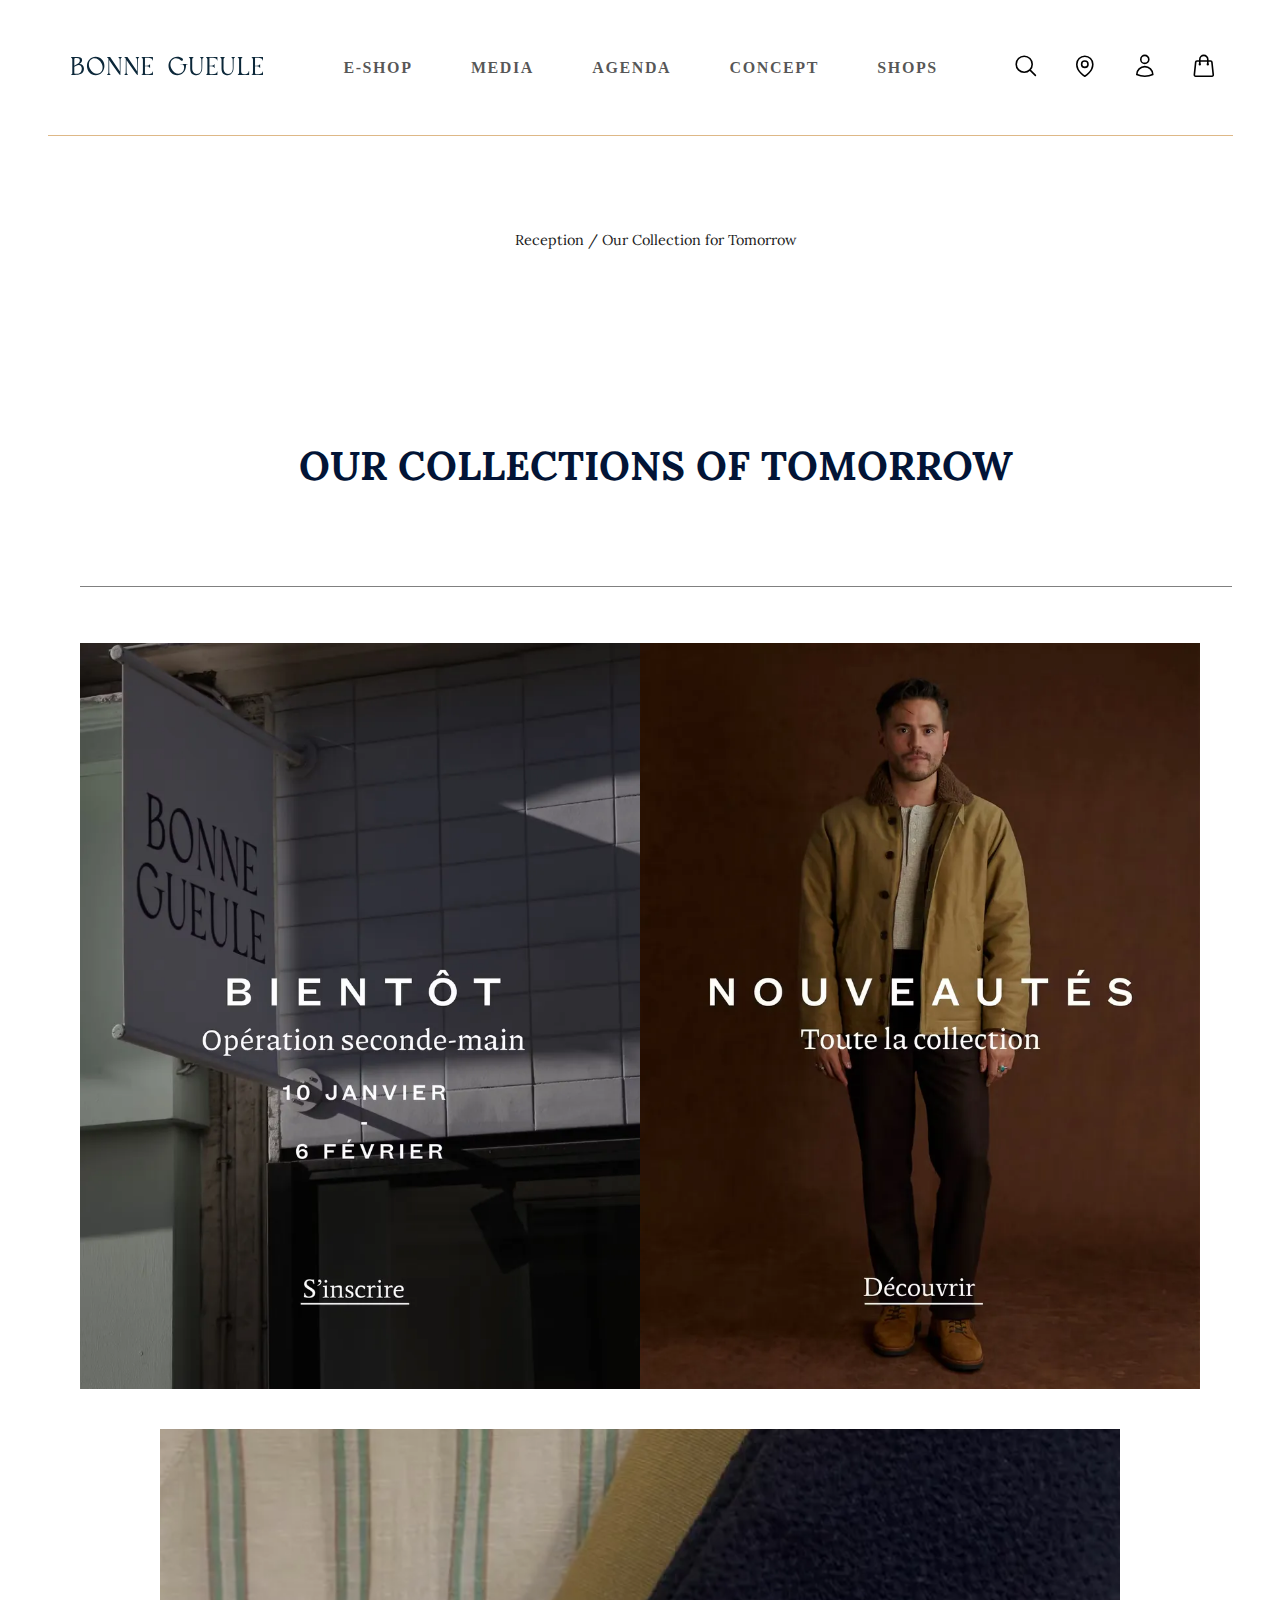
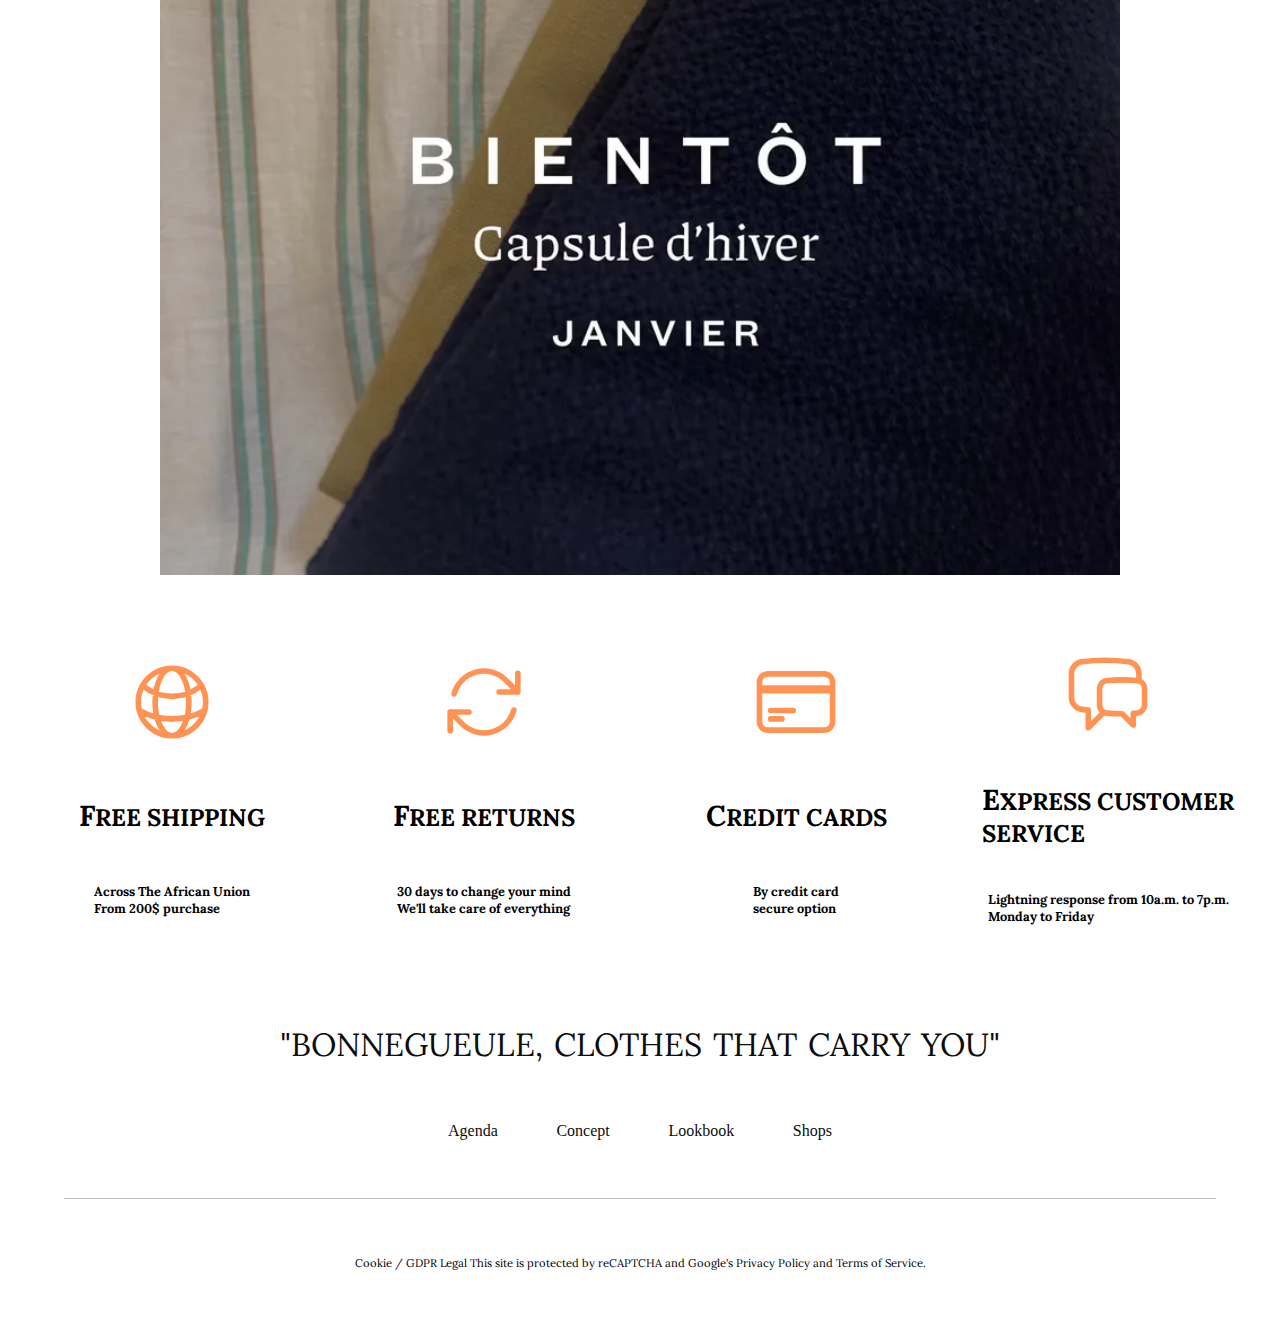
==== commit 41fa6795: "Links updates" ====
--- a/Agenda.html
+++ b/Agenda.html
@@ -30,7 +30,7 @@
                 <li id="linkMedia"> <a href="./Media.html"> MEDIA </a></li>
                 <li> <a href="./Agenda.html"> AGENDA </a></li>
                 <li> <a href="./concept.html"> CONCEPT </a></li>
-                <li> <a href="http://"> SHOPS </a></li>
+                <li> <a href="./shop.html"> SHOPS </a></li>
             </ul>
         </nav>
 
@@ -481,7 +481,7 @@
                 <a href="./Agenda.html" target="_self" rel="noopener noreferrer"> Agenda</a>
                 <a href="./concept.html" target="_self" rel="noopener noreferrer">Concept </a>
             <a href="#" target="_blank" rel="noopener noreferrer">Lookbook</a>
-            <a href="#" target="_blank" rel="noopener noreferrer">Shops</a>
+            <a href="./shop.html" target="_blank" rel="noopener noreferrer">Shops</a>
             </div>
             <div class="line"></div>
 
--- a/main.css
+++ b/main.css
@@ -1113,7 +1113,6 @@
     background-color:rgb(247, 185, 105);
 }
 
-
 #media ul{
     width: 100%;
     height: 5vh;
@@ -1122,7 +1121,6 @@
     align-items: center;
 
 }
-
 
 #media ul li a{
     color: whitesmoke;
@@ -1590,7 +1588,6 @@
 
 }
 
-
 .Eshop-section-one a button{
     margin: 7rem 0rem;
     font-family: Arial;
@@ -1629,7 +1626,6 @@
     background-position: top;
 
 }
-
 
 .Eshop-section-two a button{
     margin: 7rem 0rem;
@@ -1686,8 +1682,6 @@
     background-position: top;
 }
 
-
-
 .Eshop-fourContent-one{
     background-image: url("Eshop-four-left.webp");
     background-repeat: no-repeat;
@@ -1721,7 +1715,7 @@
     /* This is the css styling for the various section of the Agenda main page */
 
 .Agenda-section-one{
-    width: 88%;
+    width: 90%;
     height: 50vh;
     display: flex;
     margin-left:5rem;
@@ -2141,8 +2135,77 @@
     background-color:white;
 }
 
-
-
+        /*This is the styling for the SHOP pages */
+
+.shop-links{
+    width: 100%;
+    height: 5vh;
+    display: flex;
+    justify-content: space-evenly;
+    align-items: center;
+}
+
+.shop-links a{
+    color: #0B2739;
+    text-decoration: none;
+    font-weight: 600;
+    font-family: roboto;
+    
+}
+
+.shop-links a:hover{
+    color: #0b2739d8;
+   border-top: 2px solid #0B2739;
+   border-bottom: 2px solid #0B2739;
+
+}
+
+.shop-section-one{
+    width: 100%;
+    height: 120vh;
+    margin: 5rem 0rem;
+    display: flex;
+    flex-direction: column;
+    justify-content: center;
+    align-items: center
+
+}
+
+.shop-sub-section-one {
+    height: 30vh;
+    width: 100%;
+
+}
+
+.shop-sub-section-one img{
+    height: 65vh;
+    position: relative;
+    top: 0px;
+    left: 20vw;
+
+}
+
+
+.shop-sub-section-two{
+    width: 100%;
+    height: 90vh;
+    background-color: #0B2739;
+    display: flex;
+    flex-direction: column;
+    justify-content: flex-end;
+    align-items: center;
+
+}
+
+.shop-sub-section-two p{
+    text-align:center;
+    width: 40%;
+    color: rgba(255, 255, 255, 0.664);
+    padding: 1.5rem;
+    font-family: salsa;
+    font-size: 1.05rem;
+    word-spacing: 0.2;
+}
 
 
 
@@ -2205,6 +2268,7 @@
 }
 
 /* This is  the styling for the Contact-Login on click */
+
 #loginSection{
     display:none;
     height:100vh;
@@ -2368,6 +2432,7 @@
 }
 
 /* this is the styling for the cart section*/
+
 #cartSection{
     display:none;
     height:100vh;
@@ -2416,7 +2481,6 @@
     color:rgb(9, 9, 48);
 }
 
-
 .hide{
     display:none;
 }
@@ -2436,7 +2500,16 @@
     z-index: -1;
  
 } */
-
-
-
-
+/* 
+#permalink_section {
+    width: 960px;
+    overflow-x: scroll;
+  }
+  
+  #permalink_section a {
+    white-space: nowrap;
+  }
+   */
+
+
+
--- a/mobile.css
+++ b/mobile.css
@@ -54,6 +54,15 @@
         height: 90vh;
     
     }
+    .shop-links {
+        overflow-x:scroll;
+      }
+      
+    .shop-links a {
+        white-space:nowrap;
+        font-size: 0.8rem;
+      }
+       
 
 
     
@@ -583,7 +592,10 @@
     }
     
     
-
+    .shop-links a {
+        white-space:nowrap;
+        font-size: 0.6rem;
+      }
 
     
     
@@ -809,6 +821,12 @@
         font-size: 0.85rem;
 
     }
+
+    .shop-links a {
+        white-space:nowrap;
+        font-size: 0.5rem;
+        margin: 0.5rem;
+      }
     
  
 }
